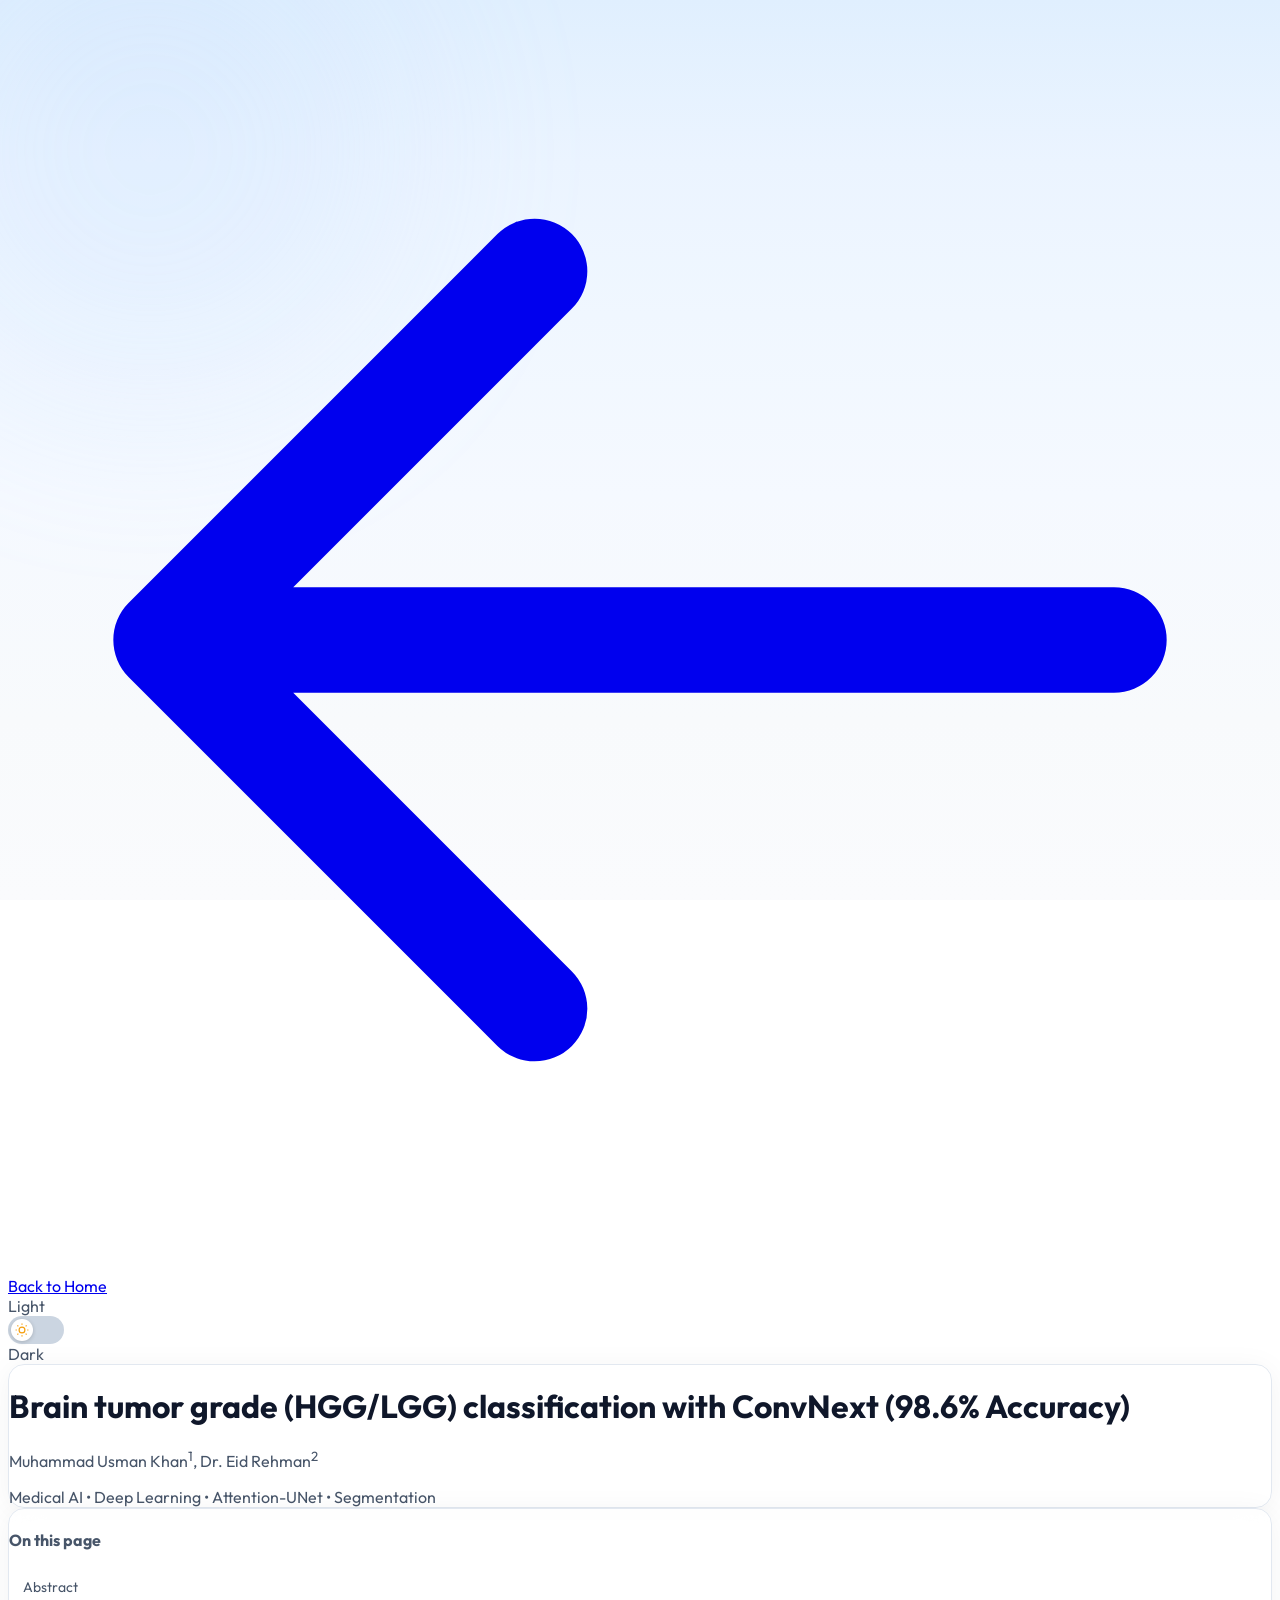
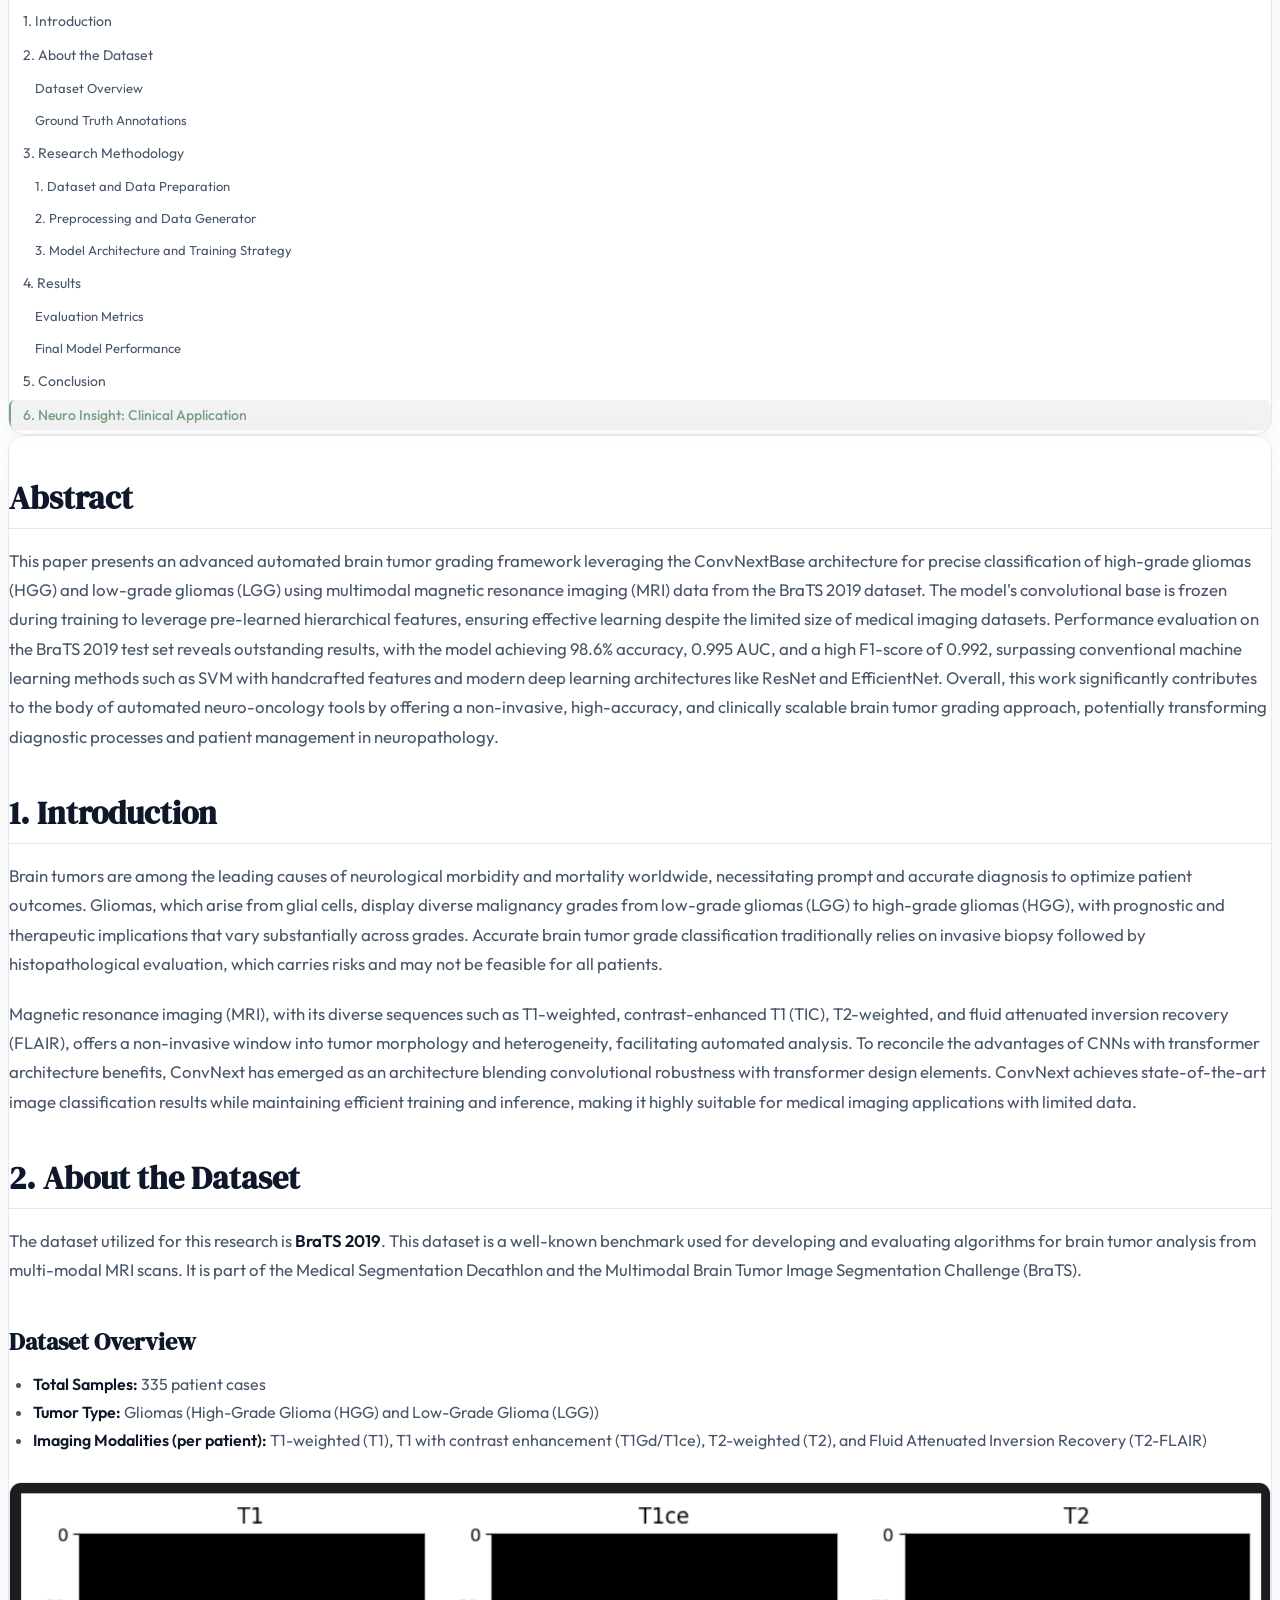
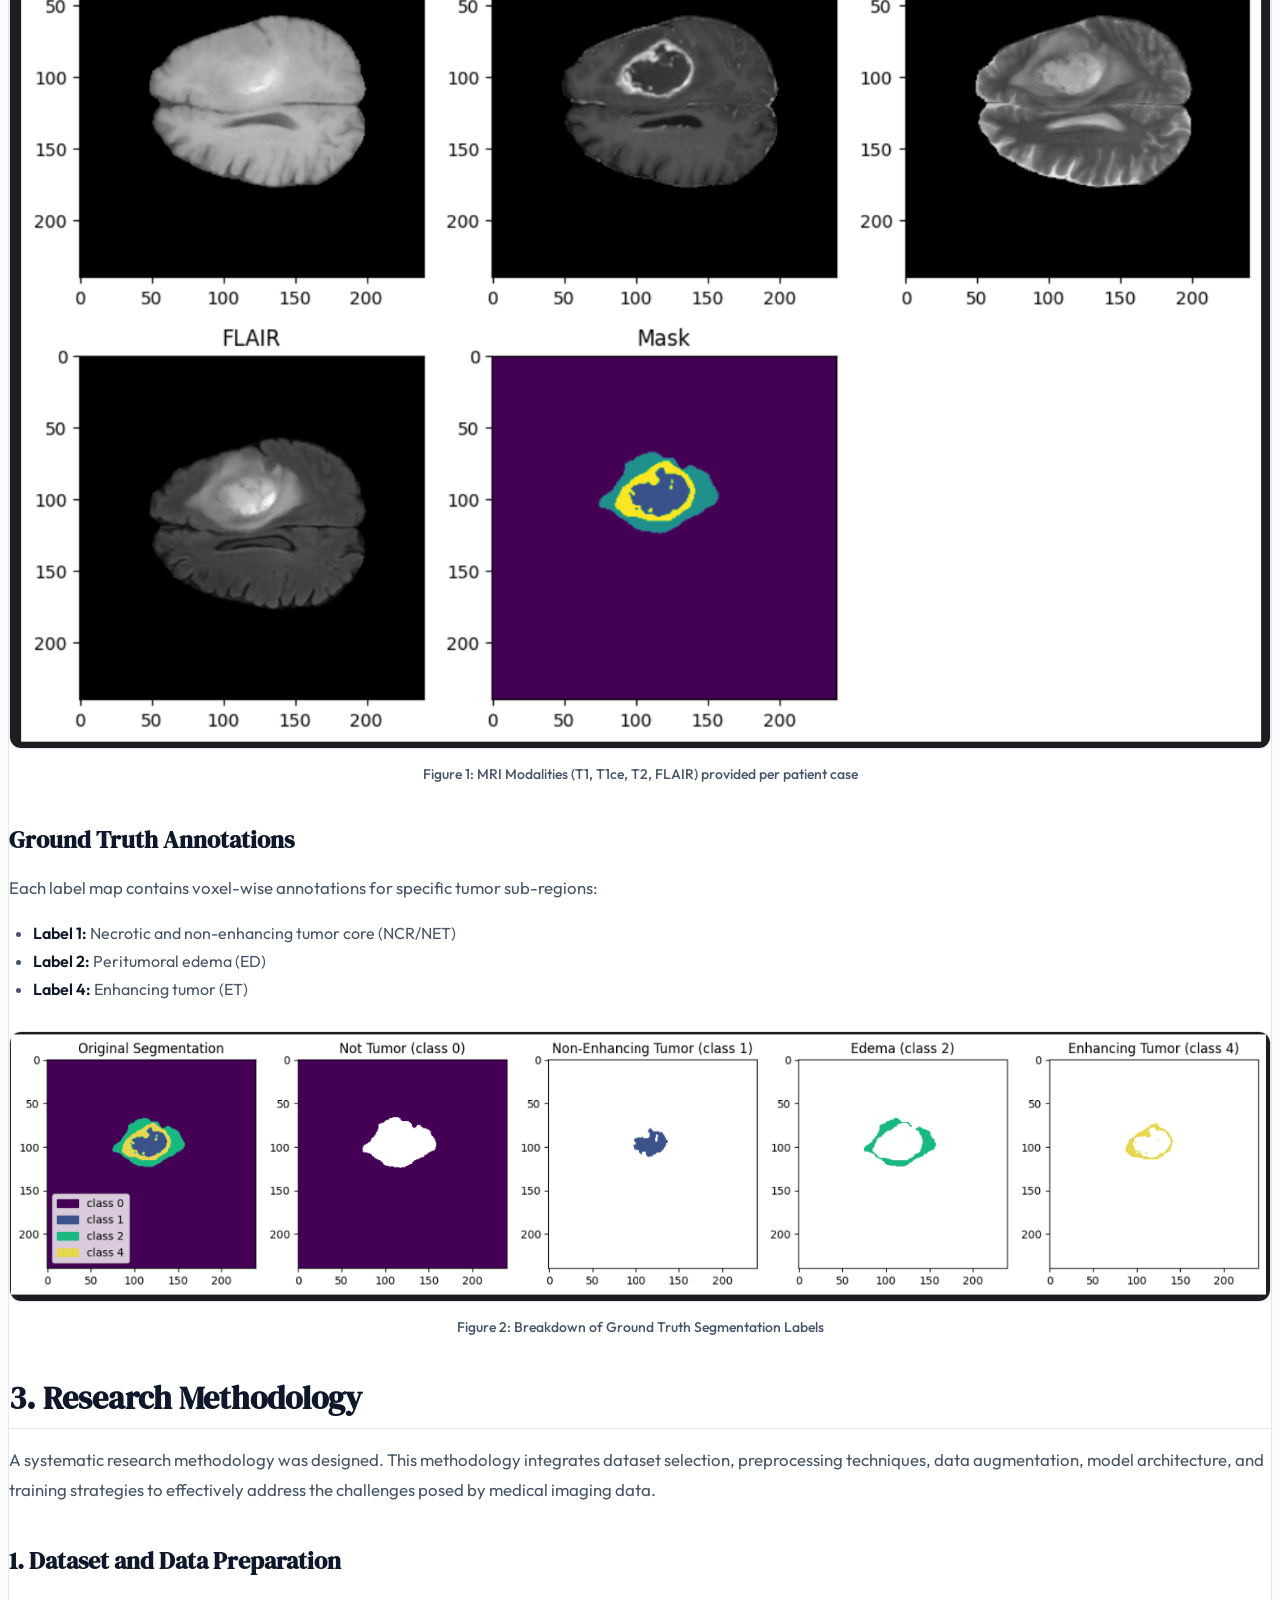
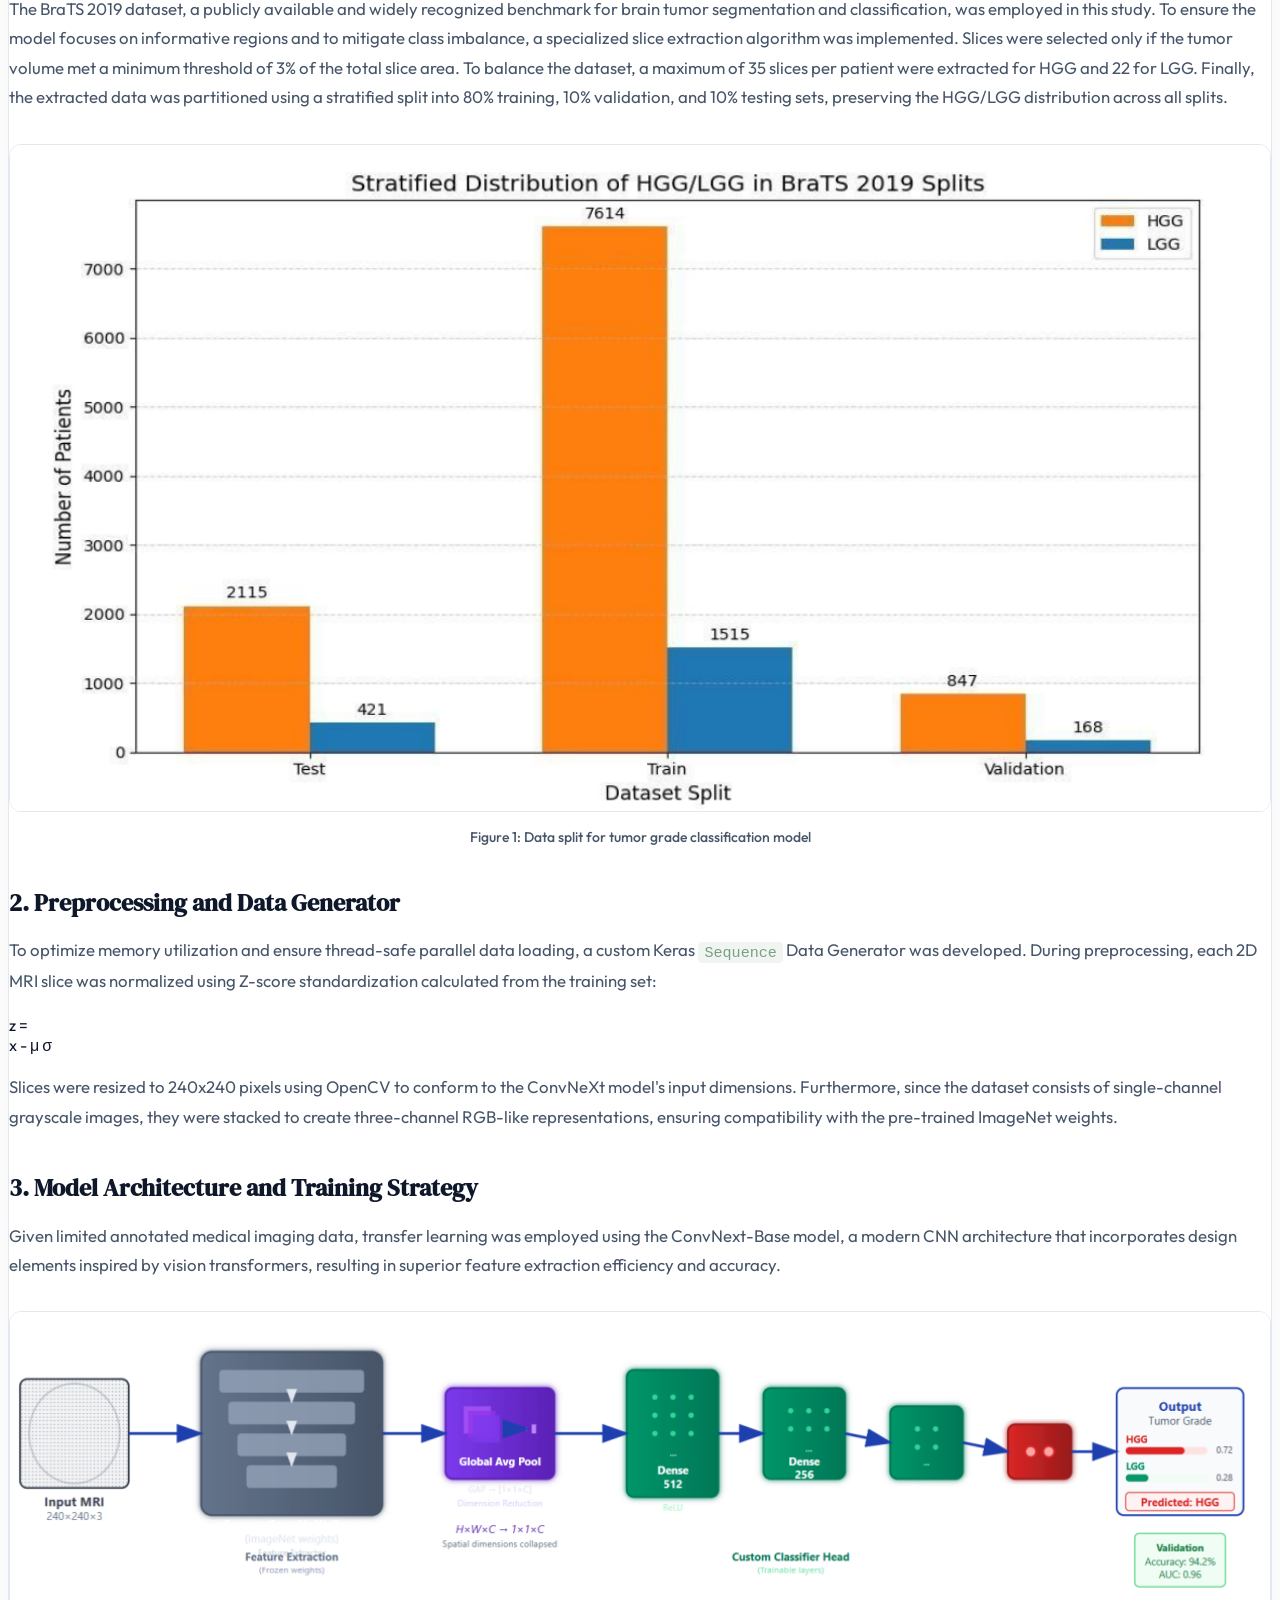
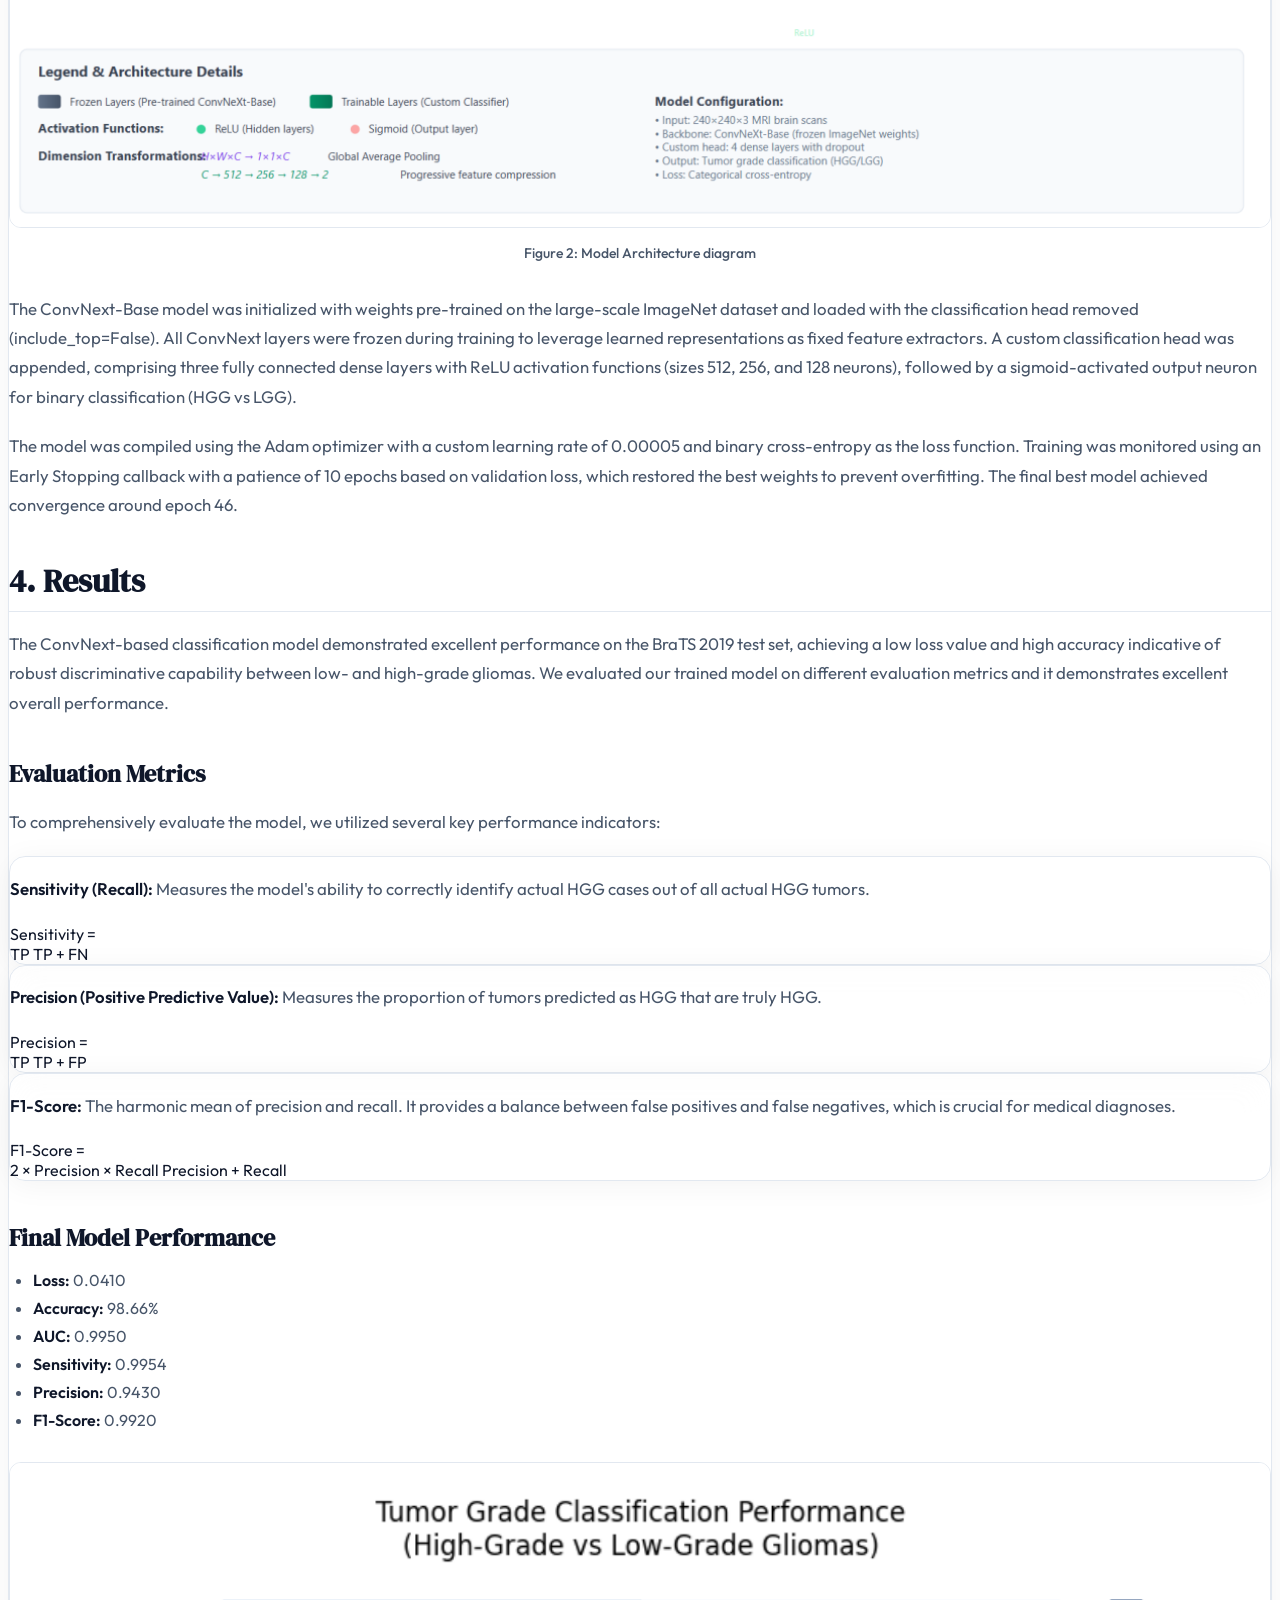
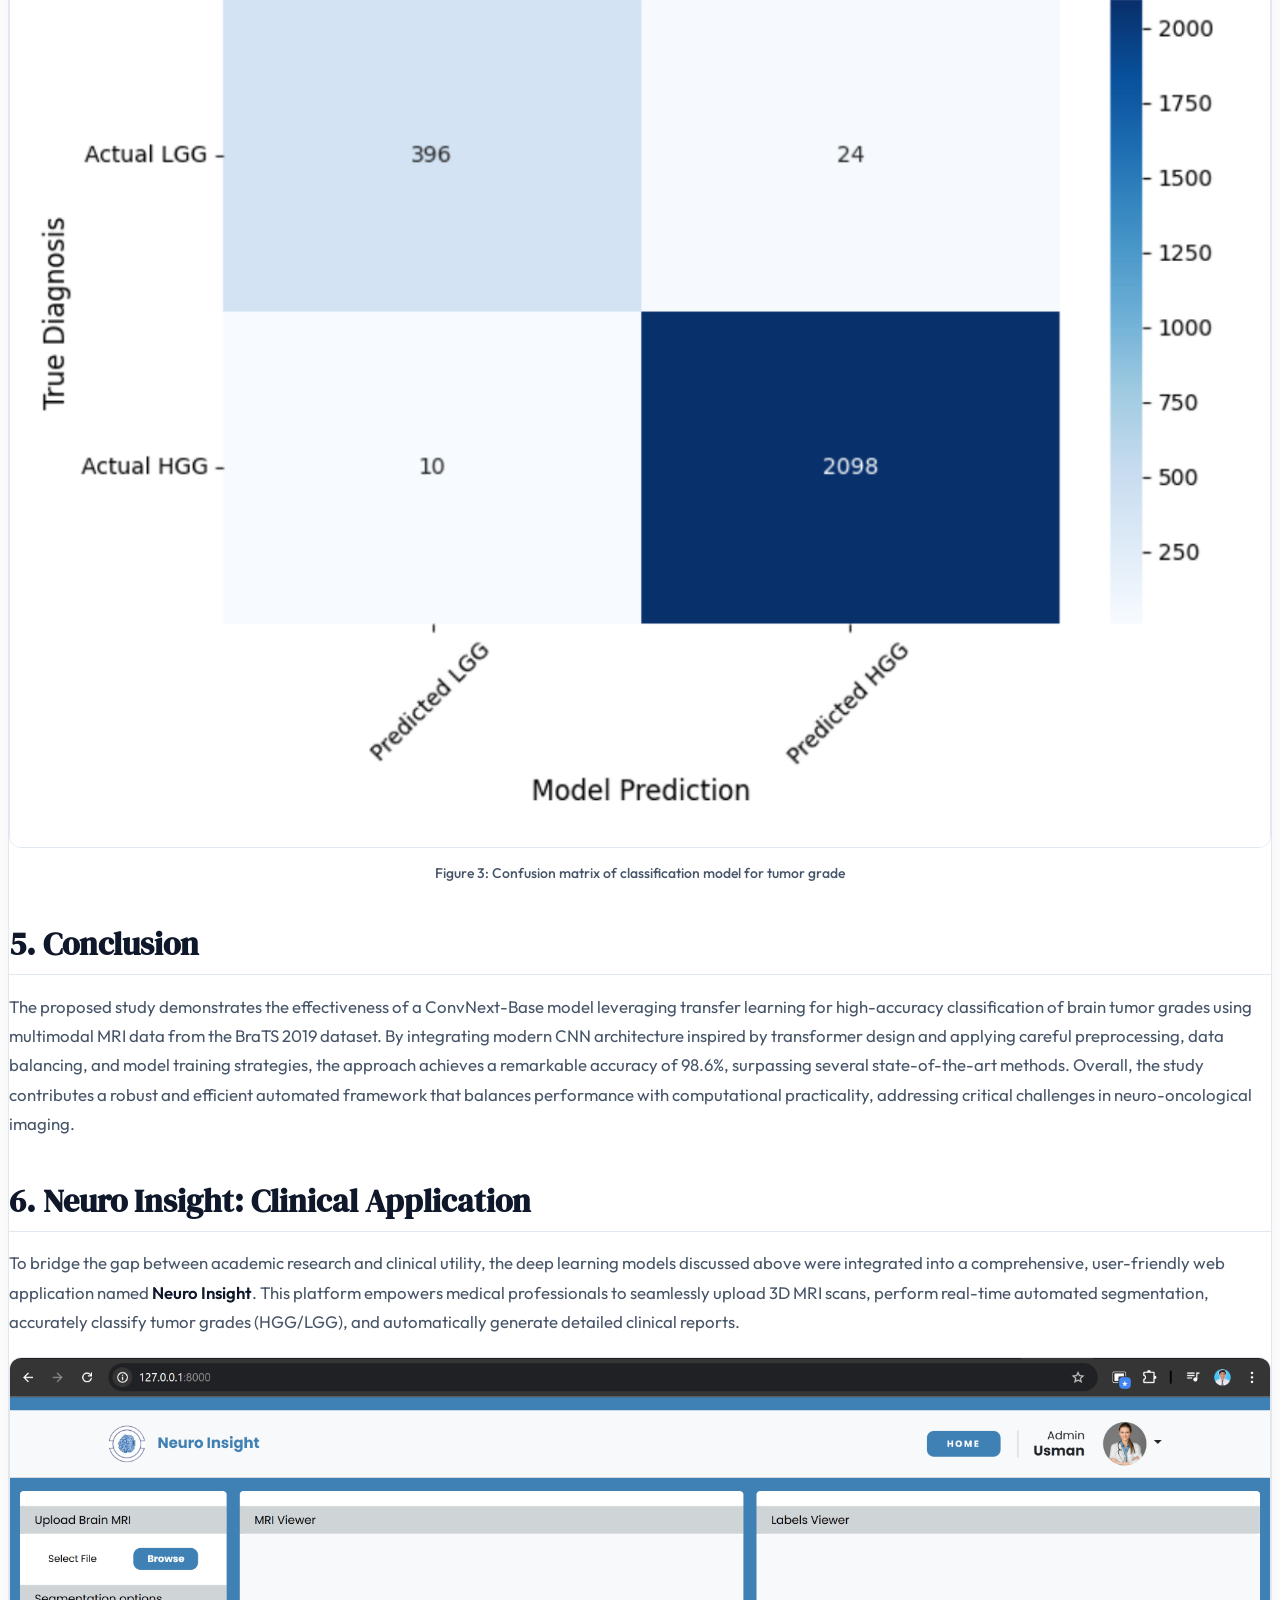
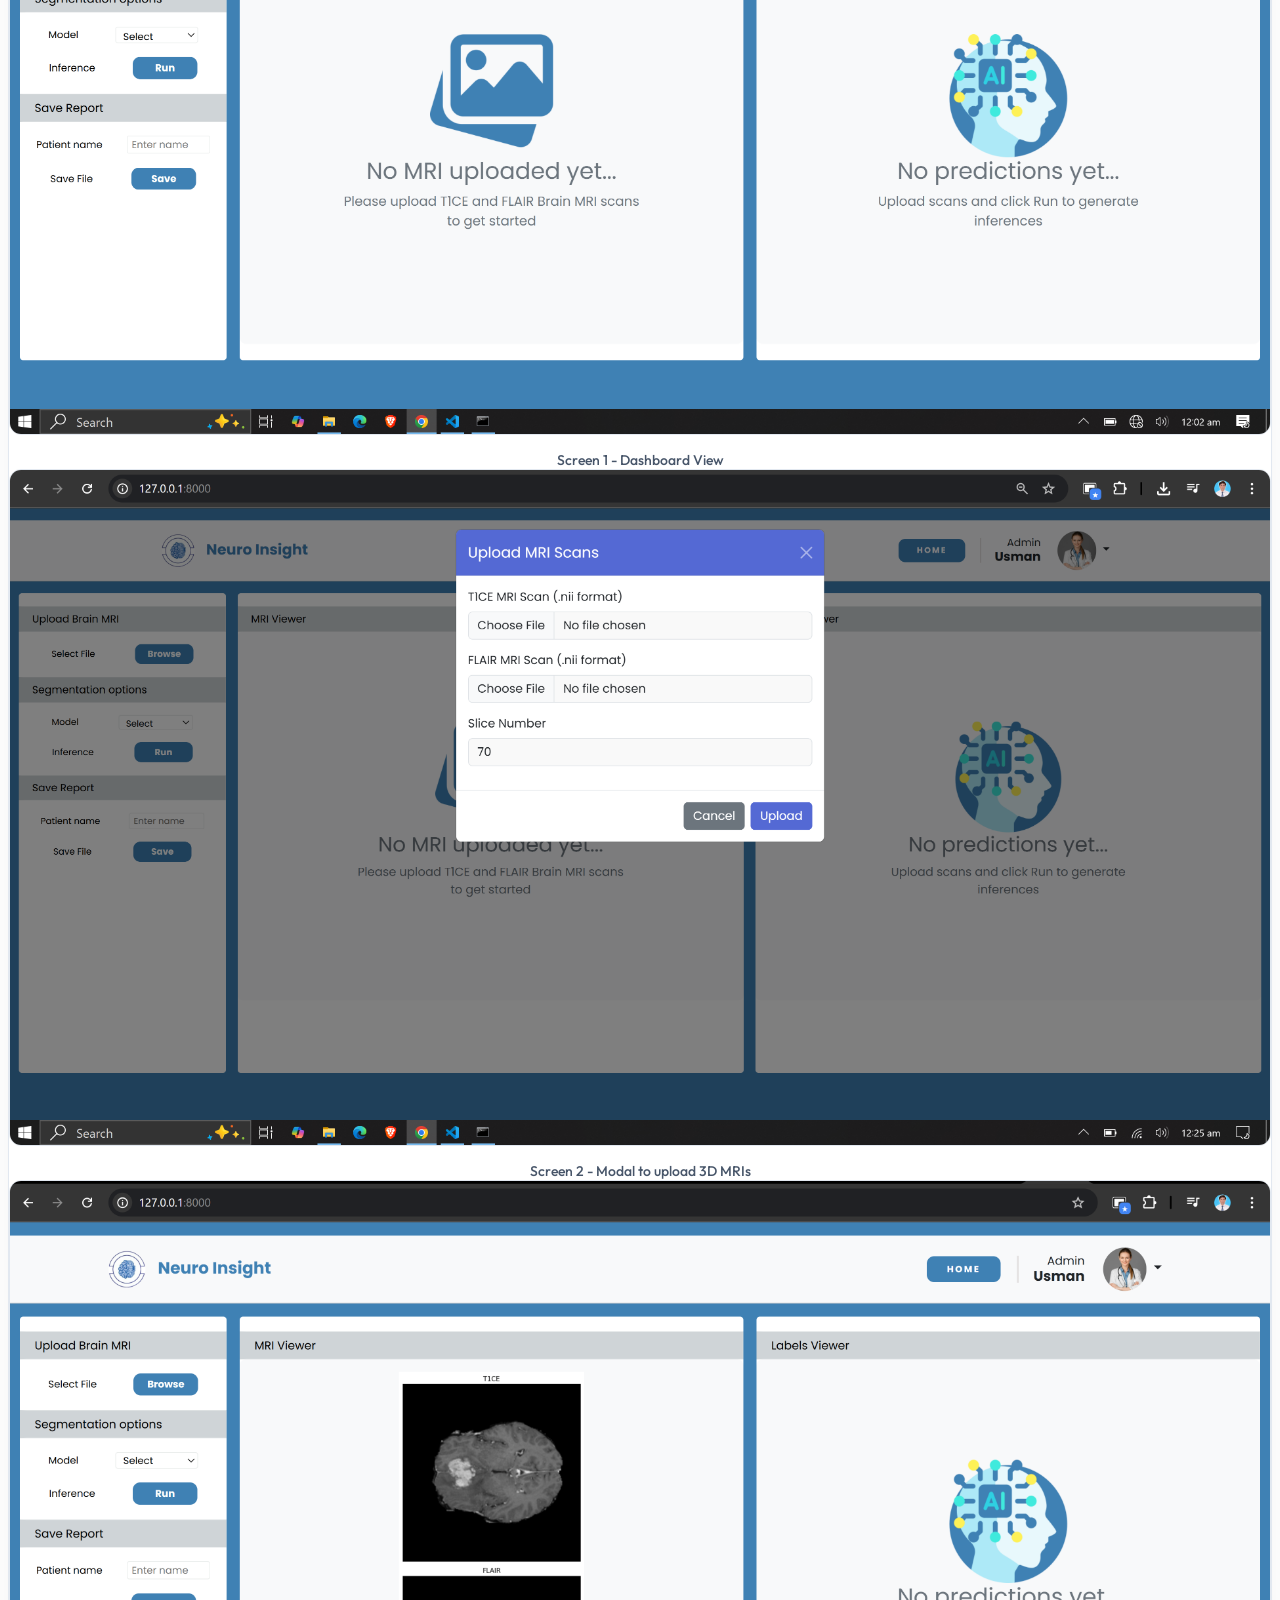
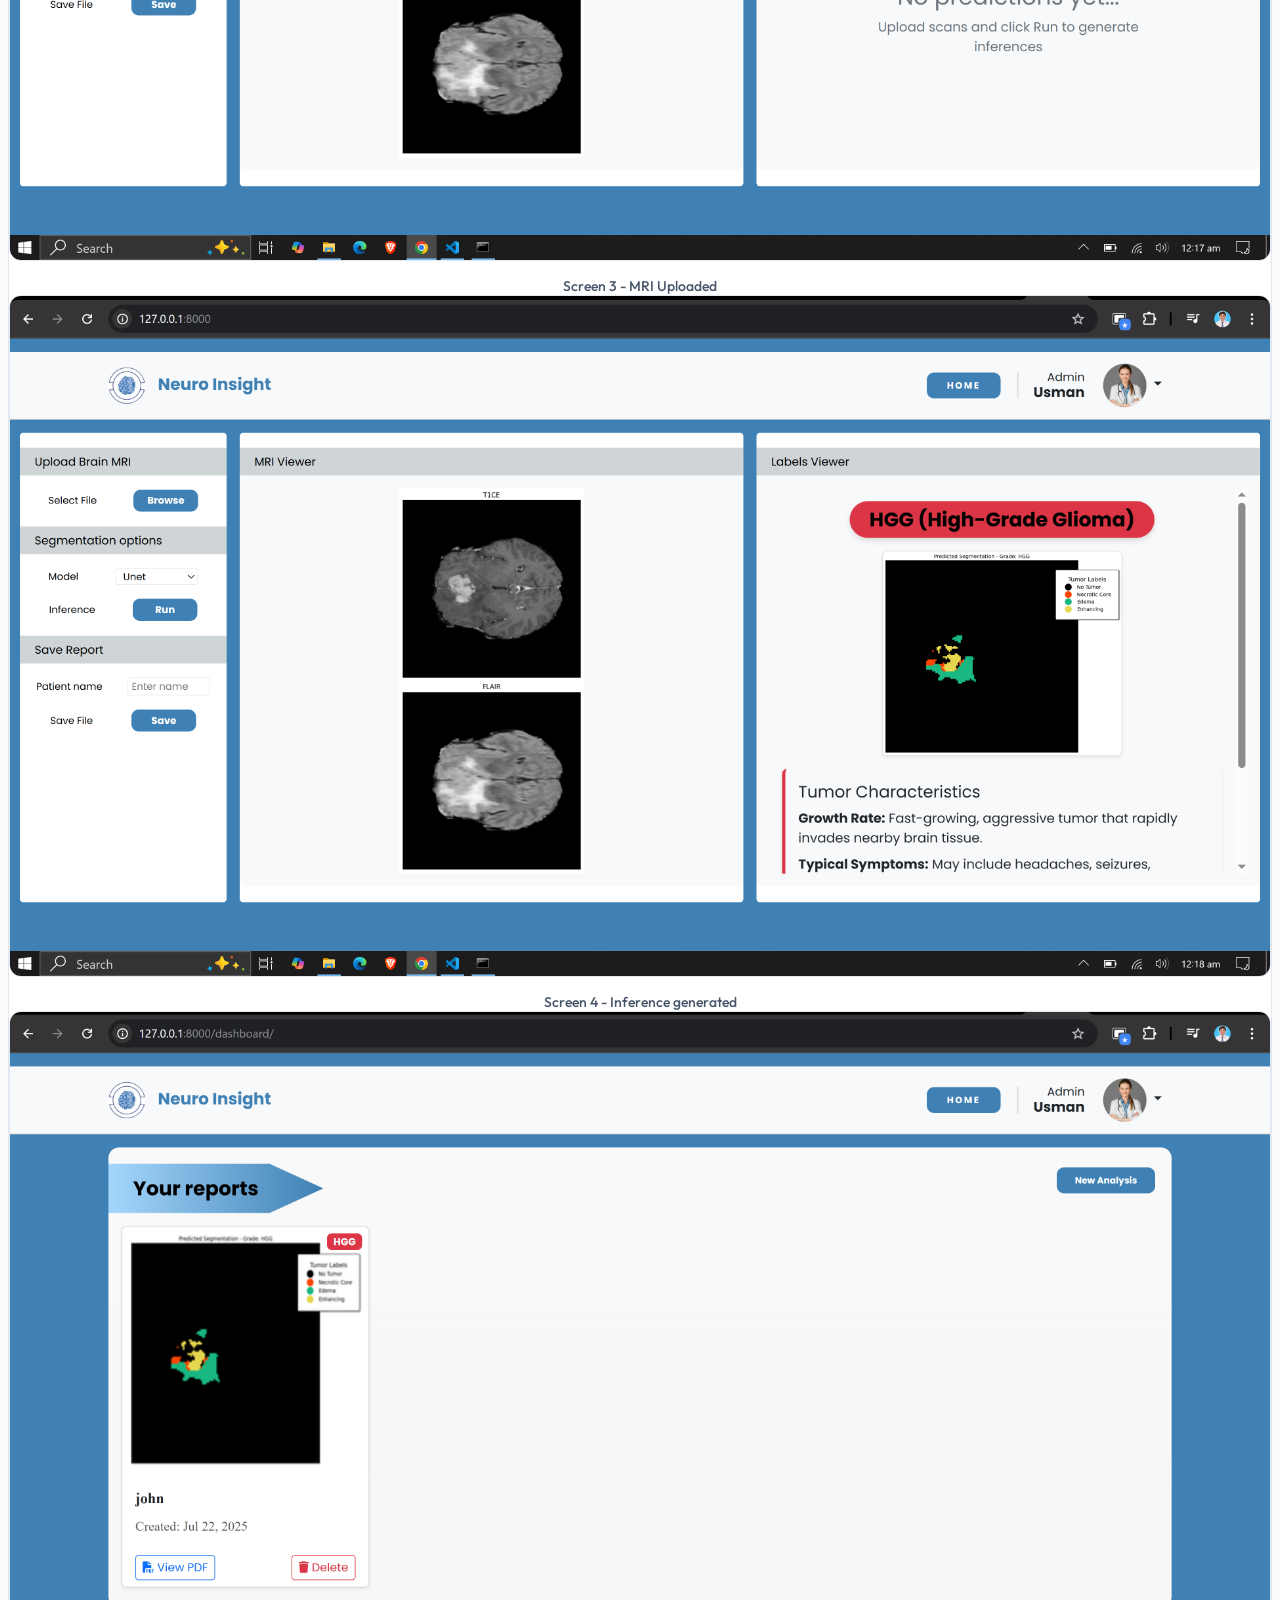
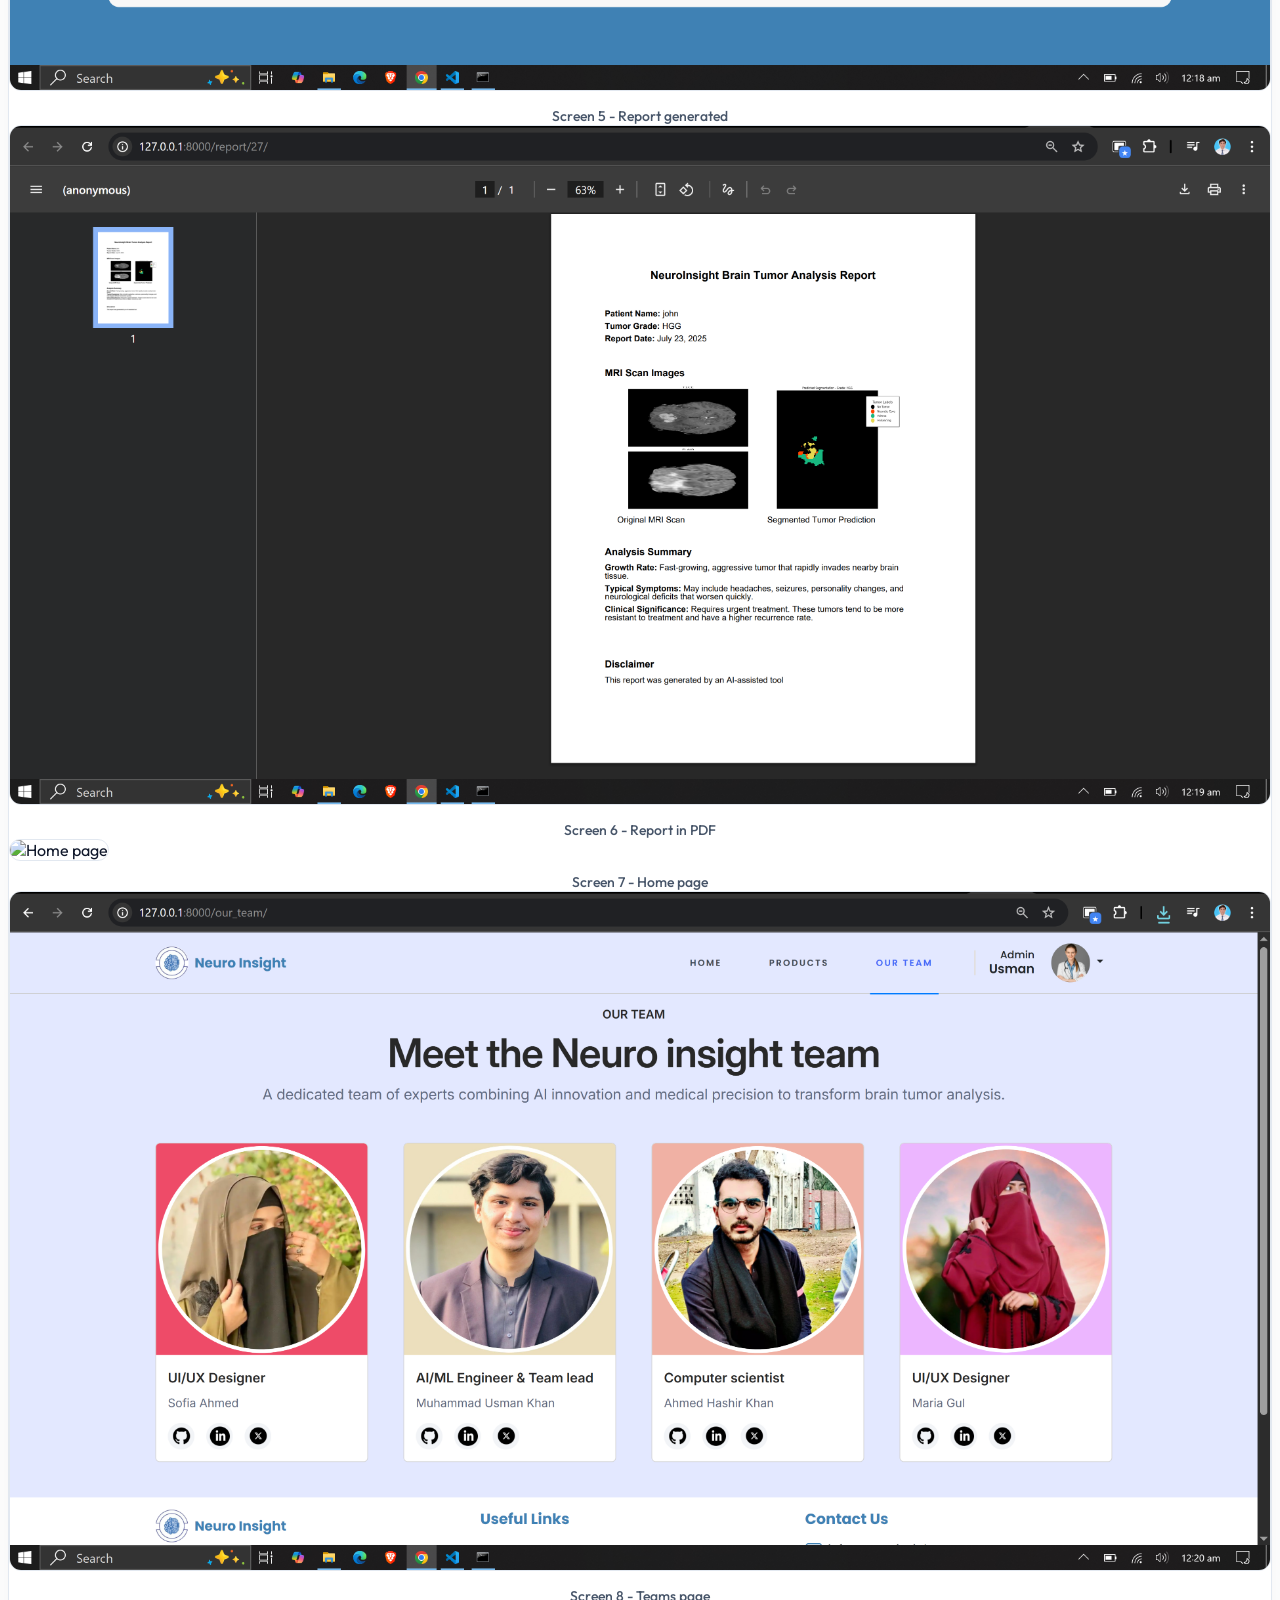
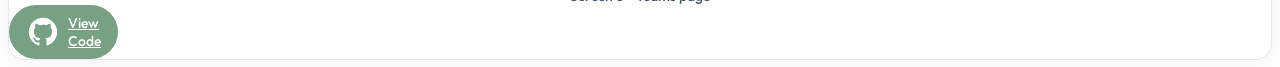
==== project-pages/1-brain-tumor-classification.html @ fcc2eb33 "Add initial CSS styles for light and dark themes, including ambient backgrounds and UI elements" ====
<!DOCTYPE html>
<html lang="en" class="scroll-smooth">

<head>
  <meta charset="UTF-8" />
  <meta name="viewport" content="width=device-width, initial-scale=1.0" />
  <title>Brain Tumor Grade Classification — Muhammad Usman Khan</title>
  <script src="https://cdn.tailwindcss.com"></script>
  <link rel="preconnect" href="https://fonts.googleapis.com" />
  <link rel="preconnect" href="https://fonts.gstatic.com" crossorigin />
  <link rel="shortcut icon" href="../images/favicon.png" type="image/x-icon">
  <link rel="stylesheet" href="../style.css">

  <link
    href="https://fonts.googleapis.com/css2?family=DM+Serif+Display&family=Outfit:wght@300;400;500;600;700&display=swap"
    rel="stylesheet" />

  <script src="https://polyfill.io/v3/polyfill.min.js?features=es6"></script>
  <script id="MathJax-script" async src="https://cdn.jsdelivr.net/npm/mathjax@3/es5/tex-mml-chtml.js"></script>

  <script>
    tailwind.config = {
      darkMode: 'class',
      theme: {
        extend: {
          fontFamily: {
            display: ['"DM Serif Display"', 'serif'],
            body: ['"Outfit"', 'sans-serif'],
          },
          colors: {
            accent: { DEFAULT: '#2563EB', dark: '#60A5FA' },
            surface: { light: '#F8FAFC', dark: '#0B0F1A' },
            card: { light: '#FFFFFF', dark: '#111827' },
          },
        },
      },
    };
  </script>
  <style>
    /* ─── BASE VARIABLES & THEME ─── */
    :root {
      --accent: #78A083;
      --accent-glow: rgba(120, 160, 131, 0.25);
      --bg: #F8FAFC;
      --card: #FFFFFF;
      --text-primary: #0F172A;
      --text-secondary: #475569;
      --border: #E2E8F0;
      --tag-bg: #78A083;
      --tag-text: white;
    }

    html.dark {
      --accent: #60A5FA;
      --bg: #0B0F1A;
      --card: rgba(17, 24, 39, 0.7);
      --text-primary: #F1F5F9;
      --text-secondary: #94A3B8;
      --border: rgba(30, 41, 59, 0.8);
      --glass-bg: rgba(11, 15, 26, 0.6);
      --toc-hover: rgba(96, 165, 250, 0.15);
    }

    body {
      font-family: 'Outfit', sans-serif;
      color: var(--text-primary);
      transition: background-color 0.5s ease, color 0.4s ease;
      background: linear-gradient(180deg, #E0EFFE 0%, #EBF4FF 18%, #F0F7FF 35%, #F5F9FF 55%, #F8FAFC 80%, #FAFBFD 100%);
      background-attachment: fixed;
    }

    html.dark body {
      background: #0B0F1A;
    }

    /* ─── AMBIENT BACKGROUNDS ─── */
    .star-canvas {
      position: fixed;
      inset: 0;
      pointer-events: none;
      z-index: -1;
      opacity: 0;
      transition: opacity 1s ease;
    }

    html.dark .star-canvas {
      opacity: 1;
    }

    .star {
      position: absolute;
      border-radius: 50%;
      animation: twinkle infinite ease-in-out;
    }

    .star.white {
      background-color: #ffffff;
      box-shadow: 0 0 3px rgba(255, 255, 255, 0.8);
    }

    .star.blue {
      background-color: #93C5FD;
      box-shadow: 0 0 3px rgba(147, 197, 253, 0.8);
    }

    @keyframes twinkle {

      0%,
      100% {
        opacity: 0.1;
        transform: scale(0.8);
      }

      50% {
        opacity: 1;
        transform: scale(1.2);
      }
    }

    .glow-blob {
      position: fixed;
      border-radius: 50%;
      filter: blur(100px);
      pointer-events: none;
      z-index: -1;
      transition: opacity 0.8s ease;
    }

    .glow-blob.light-only {
      opacity: 0.2;
    }

    html.dark .glow-blob.light-only {
      opacity: 0;
    }

    .glow-blob.dark-only {
      opacity: 0;
    }

    html.dark .glow-blob.dark-only {
      opacity: 0.15;
    }

    /* ─── GLASS UI ELEMENTS ─── */
    .glass-panel {
      background: var(--glass-bg, rgba(255, 255, 255, 0.7));
      backdrop-filter: blur(16px);
      -webkit-backdrop-filter: blur(16px);
      border: 1px solid var(--border);
      border-radius: 16px;
      box-shadow: 0 4px 30px rgba(0, 0, 0, 0.05);
      transition: background 0.4s ease, border-color 0.4s ease;
    }

    html.dark .glass-panel {
      background: var(--glass-bg);
    }

    .glass-btn {
      display: inline-flex;
      align-items: center;
      gap: 8px;
      padding: 8px 16px;
      border-radius: 999px;
      border: 1px solid var(--border);
      background: var(--glass-bg, rgba(255, 255, 255, 0.5));
      backdrop-filter: blur(8px);
      color: var(--text-secondary);
      font-size: 0.875rem;
      font-weight: 500;
      transition: all 0.2s ease;
    }

    html.dark .glass-btn {
      background: var(--glass-bg);
    }

    .glass-btn:hover {
      border-color: var(--accent);
      color: var(--accent);
    }

    /* ─── TABLE OF CONTENTS (TOC) SIDEBAR ─── */
    .toc-container {
      position: sticky;
      top: 100px;
      max-height: calc(100vh - 120px);
      overflow-y: auto;
    }

    .toc-container::-webkit-scrollbar {
      width: 4px;
    }

    .toc-container::-webkit-scrollbar-thumb {
      background: var(--border);
      border-radius: 4px;
    }

    .toc-link {
      display: block;
      padding: 6px 12px;
      border-radius: 6px;
      color: var(--text-secondary);
      font-size: 0.875rem;
      text-decoration: none;
      transition: all 0.2s ease;
      border-left: 2px solid transparent;
      margin-bottom: 4px;
    }

    .toc-link:hover {
      background: var(--toc-hover, rgba(0, 0, 0, 0.05));
      color: var(--text-primary);
    }

    html.dark .toc-link:hover {
      background: var(--toc-hover);
    }

    .toc-link.active {
      background: var(--toc-hover, rgba(0, 0, 0, 0.05));
      color: var(--accent);
      border-left-color: var(--accent);
      font-weight: 500;
    }

    html.dark .toc-link.active {
      background: var(--toc-hover);
    }

    .toc-link.is-h3 {
      padding-left: 24px;
      font-size: 0.8125rem;
    }

    /* ─── PROJECT CONTENT TYPOGRAPHY ─── */
    .project-prose h2,
    .project-prose h3 {
      font-family: 'DM Serif Display', serif;
      color: var(--text-primary);
      scroll-margin-top: 100px;
      margin-top: 2.5rem;
      margin-bottom: 1rem;
    }

    .project-prose h2 {
      font-size: 2rem;
      border-bottom: 1px solid var(--border);
      padding-bottom: 0.5rem;
    }

    .project-prose h3 {
      font-size: 1.5rem;
    }

    .project-prose p {
      color: var(--text-secondary);
      line-height: 1.75;
      margin-bottom: 1.25rem;
      font-size: 1.05rem;
    }

    .project-prose ul,
    .project-prose ol {
      padding-left: 1.5rem;
      margin-bottom: 1.5rem;
      color: var(--text-secondary);
    }

    .project-prose ul {
      list-style-type: disc;
    }

    .project-prose ol {
      list-style-type: decimal;
    }

    .project-prose li {
      margin-bottom: 0.5rem;
    }

    .project-prose figure {
      margin: 2rem 0;
    }

    .project-prose img {
      border-radius: 12px;
      border: 1px solid var(--border);
      width: 100%;
      background: var(--card);
    }

    .project-prose figcaption {
      text-align: center;
      font-size: 0.875rem;
      color: var(--text-secondary);
      margin-top: 0.75rem;
      font-weight: 500;
    }

    .project-prose strong {
      color: var(--text-primary);
      font-weight: 600;
    }

    .project-prose code {
      background: rgba(120, 160, 131, 0.1);
      color: var(--accent);
      padding: 0.1rem 0.4rem;
      border-radius: 4px;
      font-size: 0.9em;
    }

    /* ─── THEME TOGGLE ─── */
    .toggle-pill {
      width: 56px;
      height: 28px;
      border-radius: 14px;
      background: #CBD5E1;
      position: relative;
      cursor: pointer;
      transition: background 0.35s ease;
      flex-shrink: 0;
    }

    html.dark .toggle-pill {
      background: #334155;
    }

    .toggle-pill .knob {
      width: 22px;
      height: 22px;
      border-radius: 50%;
      background: #FFFFFF;
      position: absolute;
      top: 3px;
      left: 3px;
      transition: transform 0.35s cubic-bezier(0.4, 0, 0.2, 1), background 0.35s ease;
      display: flex;
      align-items: center;
      justify-content: center;
      box-shadow: 0 1px 4px rgba(0, 0, 0, 0.18);
    }

    html.dark .toggle-pill .knob {
      transform: translateX(28px);
      background: #1E293B;
    }

    .knob svg {
      width: 14px;
      height: 14px;
    }

    .knob .icon-sun {
      display: block;
    }

    .knob .icon-moon {
      display: none;
    }

    html.dark .knob .icon-sun {
      display: none;
    }

    html.dark .knob .icon-moon {
      display: block;
    }

    table {
      width: 100%;
      border-collapse: collapse;
      margin-bottom: 1.5rem;
    }

    th,
    td {
      border: 1px solid var(--border);
      padding: 0.75rem 1rem;
      text-align: left;
      color: var(--text-secondary);
    }

    th {
      background: rgba(0, 0, 0, 0.02);
      color: var(--text-primary);
      font-weight: 600;
    }

    html.dark th {
      background: rgba(255, 255, 255, 0.02);
    }
  </style>
</head>

<body class="overflow-hidden">

  <div id="page-loader" class="fixed inset-0 z-[100] flex flex-col items-center justify-center bg-[#F8FAFC] dark:bg-[#0B0F1A] transition-opacity duration-700 ease-in-out">
    <div class="relative w-16 h-16 mb-4">
      <div class="absolute inset-0 rounded-full border-4 border-slate-200 dark:border-slate-800"></div>
      <div class="absolute inset-0 rounded-full border-4 border-blue-600 dark:border-blue-400 border-t-transparent animate-spin"></div>
    </div>
    <p class="text-sm font-medium text-slate-500 dark:text-slate-400 tracking-widest uppercase animate-pulse">
      Loading Project...
    </p>
  </div>
  <header
    class="sticky top-0 z-50 w-full backdrop-blur-md bg-white/70 dark:bg-slate-900/80 border-b border-slate-200 dark:border-slate-800 transition-colors duration-300">
    <div class="max-w-6xl mx-auto px-5 lg:px-8 h-16 flex items-center justify-between">
      <a href="../index.html"
        class="flex items-center gap-2 text-sm font-semibold text-slate-700 dark:text-slate-200 hover:text-blue-600 dark:hover:text-blue-400 transition-colors">
        <svg fill="none" stroke="currentColor" stroke-width="2" viewBox="0 0 24 24" class="w-4 h-4">
          <path stroke-linecap="round" stroke-linejoin="round" d="M10 19l-7-7m0 0l7-7m-7 7h18" />
        </svg>
        Back to Home
      </a>

      <div class="flex items-center gap-3">
        <span class="text-xs font-medium uppercase tracking-widest hidden sm:inline-block"
          style="color:var(--text-secondary);">Light</span>
        <div class="toggle-pill" role="switch" aria-checked="false" aria-label="Toggle dark mode" tabindex="0">
          <div class="knob">
            <svg class="icon-sun" fill="none" stroke="#F59E0B" stroke-width="2" viewBox="0 0 24 24">
              <circle cx="12" cy="12" r="5" />
              <path
                d="M12 1v2M12 21v2M4.22 4.22l1.42 1.42M18.36 18.36l1.42 1.42M1 12h2M21 12h2M4.22 19.78l1.42-1.42M18.36 5.64l1.42-1.42" />
            </svg>
            <svg class="icon-moon" fill="none" stroke="#93C5FD" stroke-width="2" viewBox="0 0 24 24">
              <path d="M21 12.79A9 9 0 1111.21 3a7 7 0 009.79 9.79z" />
            </svg>
          </div>
        </div>
        <span class="text-xs font-medium uppercase tracking-widest hidden sm:inline-block"
          style="color:var(--text-secondary);">Dark</span>
      </div>
    </div>
  </header>

  <div id="starCanvas" class="star-canvas"></div>
  <div class="glow-blob light-only" style="width:500px;height:500px;top:-100px;left:-100px;background:#BFDBFE;"></div>
  <div class="glow-blob dark-only" style="width:500px;height:500px;top:-120px;left:-80px;background:#1E3A8A;"></div>

  <div class="max-w-6xl mx-auto px-5 lg:px-8 pt-12 pb-8 z-10 relative">
    <div class="glass-panel p-8 md:p-12 text-center relative overflow-hidden">
      <div class="absolute inset-0 bg-gradient-to-b from-blue-500/5 to-transparent pointer-events-none"></div>

      <h1 class="font-display text-3xl md:text-5xl lg:text-6xl mb-4" style="color:var(--text-primary);">
        Brain tumor grade (HGG/LGG) classification with ConvNext (98.6% Accuracy)
      </h1>

      <p class="text-lg font-medium mb-6" style="color:var(--text-secondary);">
        Muhammad Usman Khan<sup>1</sup>, Dr. Eid Rehman<sup>2</sup>
      </p>

      <div class="flex items-center justify-center gap-4 text-sm font-medium" style="color:var(--text-secondary);">
        <span>Medical AI</span>
        <span>•</span>
        <span>Deep Learning</span>
        <span>•</span>
        <span>Attention-UNet</span>
        <span>•</span>
        <span>Segmentation</span>
      </div>
    </div>
  </div>

  <div class="max-w-6xl mx-auto px-5 lg:px-8 pb-24 z-10 relative flex flex-col lg:flex-row gap-10">

    <aside class="w-full lg:w-72 shrink-0 order-2 lg:order-1 hidden md:block">
      <div class="glass-panel p-6 toc-container">
        <h4 class="text-xs font-bold uppercase tracking-[0.15em] mb-4" style="color:var(--text-secondary);">On
          this page</h4>
        <nav id="toc-nav" class="flex flex-col"></nav>
      </div>
    </aside>

    <main id="content-area" class="flex-1 order-1 lg:order-2 project-prose glass-panel p-8 md:p-12">

      <h2>Abstract</h2>
      <p>This paper presents an advanced automated brain tumor grading framework leveraging the ConvNextBase
        architecture for precise classification of high-grade gliomas (HGG) and low-grade gliomas (LGG) using multimodal
        magnetic resonance imaging (MRI) data from the BraTS 2019 dataset. The model's convolutional base is frozen
        during training to leverage pre-learned hierarchical features, ensuring effective learning despite the limited
        size of medical imaging datasets. Performance evaluation on the BraTS 2019 test set reveals outstanding results,
        with the model achieving 98.6% accuracy, 0.995 AUC, and a high F1-score of 0.992, surpassing conventional
        machine learning methods such as SVM with handcrafted features and modern deep learning architectures like
        ResNet and EfficientNet. Overall, this work significantly contributes to the body of automated neuro-oncology
        tools by offering a non-invasive, high-accuracy, and clinically scalable brain tumor grading approach,
        potentially transforming diagnostic processes and patient management in neuropathology.</p>

      <h2>1. Introduction</h2>
      <p>Brain tumors are among the leading causes of neurological morbidity and mortality worldwide, necessitating
        prompt and accurate diagnosis to optimize patient outcomes. Gliomas, which arise from glial cells, display
        diverse malignancy grades from low-grade gliomas (LGG) to high-grade gliomas (HGG), with prognostic and
        therapeutic implications that vary substantially across grades. Accurate brain tumor grade classification
        traditionally relies on invasive biopsy followed by histopathological evaluation, which carries risks and may
        not be feasible for all patients.</p>

      <p>Magnetic resonance imaging (MRI), with its diverse sequences such as T1-weighted, contrast-enhanced T1 (TIC),
        T2-weighted, and fluid attenuated inversion recovery (FLAIR), offers a non-invasive window into tumor morphology
        and heterogeneity, facilitating automated analysis. To reconcile the advantages of CNNs with transformer
        architecture benefits, ConvNext has emerged as an architecture blending convolutional robustness with
        transformer design elements. ConvNext achieves state-of-the-art image classification results while maintaining
        efficient training and inference, making it highly suitable for medical imaging applications with limited data.
      </p>
      <h2>2. About the Dataset</h2>
      <p>The dataset utilized for this research is <strong>BraTS 2019</strong>. This dataset is a well-known benchmark
        used for developing and evaluating algorithms for brain tumor analysis from multi-modal MRI scans. It is part of
        the Medical Segmentation Decathlon and the Multimodal Brain Tumor Image Segmentation Challenge (BraTS).</p>


      <h3>Dataset Overview</h3>
      <ul>
        <li><strong>Total Samples:</strong> 335 patient cases</li>
        <li><strong>Tumor Type:</strong> Gliomas (High-Grade Glioma (HGG) and Low-Grade Glioma (LGG))</li>
        <li><strong>Imaging Modalities (per patient):</strong> T1-weighted (T1), T1 with contrast enhancement
          (T1Gd/T1ce), T2-weighted (T2), and Fluid Attenuated Inversion Recovery (T2-FLAIR)</li>
      </ul>

      <figure>
        <img src="../images/explore.png"
          alt="Four individual brain MRI scans showing T1, T1ce, T2, and FLAIR modalities alongside a combined colored Mask">
        <figcaption>Figure 1: MRI Modalities (T1, T1ce, T2, FLAIR) provided per patient case</figcaption>
      </figure>

      <h3>Ground Truth Annotations</h3>
      <p>Each label map contains voxel-wise annotations for specific tumor sub-regions:</p>
      <ul>
        <li><strong>Label 1:</strong> Necrotic and non-enhancing tumor core (NCR/NET)</li>
        <li><strong>Label 2:</strong> Peritumoral edema (ED)</li>
        <li><strong>Label 4:</strong> Enhancing tumor (ET)</li>
      </ul>

      <figure>
        <img src="../images/faefaf.png"
          alt="A sequence of masks breaking down the tumor into individual classes: Original Segmentation, Not Tumor, Non-Enhancing Tumor, Edema, and Enhancing Tumor">
        <figcaption>Figure 2: Breakdown of Ground Truth Segmentation Labels</figcaption>
      </figure>

      <h2>3. Research Methodology</h2>
      <p>A systematic research methodology was designed. This methodology integrates dataset selection, preprocessing
        techniques, data augmentation, model architecture, and training strategies to effectively address the challenges
        posed by medical imaging data.</p>

      <h3>1. Dataset and Data Preparation</h3>
      <p>The BraTS 2019 dataset, a publicly available and widely recognized benchmark for brain tumor segmentation and
        classification, was employed in this study. To ensure the model focuses on informative regions and to mitigate
        class imbalance, a specialized slice extraction algorithm was implemented. Slices were selected only if the
        tumor volume met a minimum threshold of 3% of the total slice area. To balance the dataset, a maximum of 35
        slices per patient were extracted for HGG and 22 for LGG. Finally, the extracted data was partitioned using a
        stratified split into 80% training, 10% validation, and 10% testing sets, preserving the HGG/LGG distribution
        across all splits.</p>

      <figure>
        <img src="../images/data-split.png"
          alt="Bar chart showing Stratified Distribution of HGG/LGG in BraTS 2019 Splits">
        <figcaption>Figure 1: Data split for tumor grade classification model</figcaption>
      </figure>

      <h3>2. Preprocessing and Data Generator</h3>
      <p>To optimize memory utilization and ensure thread-safe parallel data loading, a custom Keras
        <code>Sequence</code> Data Generator was developed. During preprocessing, each 2D MRI slice was normalized using
        Z-score standardization calculated from the training set:
      </p>

      <div class="flex items-center justify-center my-6 font-serif text-xl" style="color:var(--text-primary);">
        <span>z = </span>
        <div class="flex flex-col items-center mx-3">
          <span class="border-b-2 border-slate-400 dark:border-slate-500 px-3">x - &mu;</span>
          <span>&sigma;</span>
        </div>
      </div>

      <p>Slices were resized to 240x240 pixels using OpenCV to conform to the ConvNeXt model's input dimensions.
        Furthermore, since the dataset consists of single-channel grayscale images, they were stacked to create
        three-channel RGB-like representations, ensuring compatibility with the pre-trained ImageNet weights.</p>

      <h3>3. Model Architecture and Training Strategy</h3>
      <p>Given limited annotated medical imaging data, transfer learning was employed using the ConvNext-Base model, a
        modern CNN architecture that incorporates design elements inspired by vision transformers, resulting in superior
        feature extraction efficiency and accuracy.</p>

      <figure>
        <img src="../images/classification.png"
          alt="ConvNext-Base Model Architecture diagram showing layers from Input MRI to Output Tumor Grade">
        <figcaption>Figure 2: Model Architecture diagram</figcaption>
      </figure>

      <p>The ConvNext-Base model was initialized with weights pre-trained on the large-scale ImageNet dataset and loaded
        with the classification head removed (include_top=False). All ConvNext layers were frozen during training to
        leverage learned representations as fixed feature extractors. A custom classification head was appended,
        comprising three fully connected dense layers with ReLU activation functions (sizes 512, 256, and 128 neurons),
        followed by a sigmoid-activated output neuron for binary classification (HGG vs LGG).</p>

      <p>The model was compiled using the Adam optimizer with a custom learning rate of 0.00005 and binary cross-entropy
        as the loss function. Training was monitored using an Early Stopping callback with a patience of 10 epochs based
        on validation loss, which restored the best weights to prevent overfitting. The final best model achieved
        convergence around epoch 46.</p>

      <h2>4. Results</h2>
      <p>The ConvNext-based classification model demonstrated excellent performance on the BraTS 2019 test set,
        achieving a low loss value and high accuracy indicative of robust discriminative capability between low- and
        high-grade gliomas. We evaluated our trained model on different evaluation metrics and it demonstrates excellent
        overall performance.</p>

      <h3>Evaluation Metrics</h3>
      <p>To comprehensively evaluate the model, we utilized several key performance indicators:</p>

      <div class="space-y-6 my-6">
        <div class="glass-panel p-6">
          <p><strong>Sensitivity (Recall):</strong> Measures the model's ability to correctly identify actual HGG cases
            out of all actual HGG tumors.</p>
          <div class="flex items-center justify-center mt-4 font-serif text-xl" style="color:var(--text-primary);">
            <span>Sensitivity = </span>
            <div class="flex flex-col items-center mx-3">
              <span class="border-b-2 border-slate-400 dark:border-slate-500 px-4">TP</span>
              <span>TP + FN</span>
            </div>
          </div>
        </div>

        <div class="glass-panel p-6">
          <p><strong>Precision (Positive Predictive Value):</strong> Measures the proportion of tumors predicted as HGG
            that are truly HGG.</p>
          <div class="flex items-center justify-center mt-4 font-serif text-xl" style="color:var(--text-primary);">
            <span>Precision = </span>
            <div class="flex flex-col items-center mx-3">
              <span class="border-b-2 border-slate-400 dark:border-slate-500 px-4">TP</span>
              <span>TP + FP</span>
            </div>
          </div>
        </div>

        <div class="glass-panel p-6">
          <p><strong>F1-Score:</strong> The harmonic mean of precision and recall. It provides a balance between false
            positives and false negatives, which is crucial for medical diagnoses.</p>
          <div class="flex items-center justify-center mt-4 font-serif text-xl" style="color:var(--text-primary);">
            <span>F1-Score = </span>
            <div class="flex flex-col items-center mx-3">
              <span class="border-b-2 border-slate-400 dark:border-slate-500 px-4">2 &times; Precision &times;
                Recall</span>
              <span>Precision + Recall</span>
            </div>
          </div>
        </div>
      </div>

      <h3>Final Model Performance</h3>
      <ul>
        <li><strong>Loss:</strong> 0.0410</li>
        <li><strong>Accuracy:</strong> 98.66%</li>
        <li><strong>AUC:</strong> 0.9950</li>
        <li><strong>Sensitivity:</strong> 0.9954</li>
        <li><strong>Precision:</strong> 0.9430</li>
        <li><strong>F1-Score:</strong> 0.9920</li>
      </ul>

      <figure>
        <img src="../images/confusion.png"
          alt="Confusion matrix showing predictions for High-Grade vs Low-Grade Gliomas">
        <figcaption>Figure 3: Confusion matrix of classification model for tumor grade</figcaption>
      </figure>

      <h2>5. Conclusion</h2>
      <p>The proposed study demonstrates the effectiveness of a ConvNext-Base model leveraging transfer learning for
        high-accuracy classification of brain tumor grades using multimodal MRI data from the BraTS 2019 dataset. By
        integrating modern CNN architecture inspired by transformer design and applying careful preprocessing, data
        balancing, and model training strategies, the approach achieves a remarkable accuracy of 98.6%, surpassing
        several state-of-the-art methods. Overall, the study contributes a robust and efficient automated framework that
        balances performance with computational practicality, addressing critical challenges in neuro-oncological
        imaging.</p>

      <h2>6. Neuro Insight: Clinical Application</h2>
      <p>To bridge the gap between academic research and clinical utility, the deep learning models discussed above were
        integrated into a comprehensive, user-friendly web application named <strong>Neuro Insight</strong>. This
        platform empowers medical professionals to seamlessly upload 3D MRI scans, perform real-time automated
        segmentation, accurately classify tumor grades (HGG/LGG), and automatically generate detailed clinical reports.
      </p>

      <div class="grid grid-cols-1 md:grid-cols-2 gap-8 mt-8">

        <figure style="margin: 0;">
          <img src="../images/1.png" alt="Dashboard View" style="margin: 0; border-radius: 12px;"
            class="w-full h-auto object-cover border border-slate-200 dark:border-slate-700 shadow-sm hover:shadow-md transition-shadow">
          <figcaption>Screen 1 - Dashboard View</figcaption>
        </figure>

        <figure style="margin: 0;">
          <img src="../images/2.png" alt="Modal to upload 3D MRIs" style="margin: 0; border-radius: 12px;"
            class="w-full h-auto object-cover border border-slate-200 dark:border-slate-700 shadow-sm hover:shadow-md transition-shadow">
          <figcaption>Screen 2 - Modal to upload 3D MRIs</figcaption>
        </figure>

        <figure style="margin: 0;">
          <img src="../images/3.png" alt="MRI Uploaded" style="margin: 0; border-radius: 12px;"
            class="w-full h-auto object-cover border border-slate-200 dark:border-slate-700 shadow-sm hover:shadow-md transition-shadow">
          <figcaption>Screen 3 - MRI Uploaded</figcaption>
        </figure>

        <figure style="margin: 0;">
          <img src="../images/4.png" alt="Inference generated" style="margin: 0; border-radius: 12px;"
            class="w-full h-auto object-cover border border-slate-200 dark:border-slate-700 shadow-sm hover:shadow-md transition-shadow">
          <figcaption>Screen 4 - Inference generated</figcaption>
        </figure>

        <figure style="margin: 0;">
          <img src="../images/5.png" alt="Report generated" style="margin: 0; border-radius: 12px;"
            class="w-full h-auto object-cover border border-slate-200 dark:border-slate-700 shadow-sm hover:shadow-md transition-shadow">
          <figcaption>Screen 5 - Report generated</figcaption>
        </figure>

        <figure style="margin: 0;">
          <img src="../images/6.png" alt="Report in PDF" style="margin: 0; border-radius: 12px;"
            class="w-full h-auto object-cover border border-slate-200 dark:border-slate-700 shadow-sm hover:shadow-md transition-shadow">
          <figcaption>Screen 6 - Report in PDF</figcaption>
        </figure>

        <figure style="margin: 0;">
          <img src="../images/7.png" alt="Home page" style="margin: 0; border-radius: 12px;"
            class="w-full h-auto object-cover border border-slate-200 dark:border-slate-700 shadow-sm hover:shadow-md transition-shadow">
          <figcaption>Screen 7 - Home page</figcaption>
        </figure>

        <figure style="margin: 0;">
          <img src="../images/8.png" alt="Teams page" style="margin: 0; border-radius: 12px;"
            class="w-full h-auto object-cover border border-slate-200 dark:border-slate-700 shadow-sm hover:shadow-md transition-shadow">
          <figcaption>Screen 8 - Teams page</figcaption>
        </figure>

      </div>
      <div class="flex flex-wrap gap-4 mt-12 pt-8 border-t" style="border-color: var(--border);">
        <a href="https://github.com/Usman-Khan707" target="_blank" class="glass-btn"
          style="background: var(--accent); color: white; border-color: transparent;">
          <svg fill="currentColor" viewBox="0 0 24 24" class="w-5 h-5">
            <path fill-rule="evenodd" clip-rule="evenodd"
              d="M12 2C6.477 2 2 6.477 2 12c0 4.42 2.865 8.166 6.839 9.489.5.092.682-.217.682-.482 0-.237-.008-.866-.013-1.699-2.782.603-3.369-1.34-3.369-1.34-.454-1.156-1.11-1.462-1.11-1.462-.908-.62.069-.608.069-.608 1.003.07 1.531 1.03 1.531 1.03.892 1.529 2.341 1.087 2.91.831.092-.646.35-1.086.636-1.336-2.22-.253-4.555-1.11-4.555-4.943 0-1.091.39-1.984 1.029-2.683-.103-.253-.446-1.27.098-2.647 0 0 .84-.269 2.75 1.025A9.578 9.578 0 0112 6.836c.85.004 1.705.114 2.504.336 1.909-1.294 2.747-1.025 2.747-1.025.546 1.377.203 2.394.1 2.647.64.699 1.028 1.592 1.028 2.683 0 3.842-2.339 4.687-4.566 4.935.359.309.678.919.678 1.852 0 1.336-.012 2.415-.012 2.743 0 .267.18.578.688.48C19.138 20.161 22 16.418 22 12c0-5.523-4.477-10-10-10z">
            </path>
          </svg>
          View Code
        </a>

      </div>

    </main>
  </div>

  <script>
    /* ─── LOADING SCREEN LOGIC ─── */
    window.addEventListener('load', () => {
      const loader = document.getElementById('page-loader');

      // Ensure all initial rendering is caught up before hiding
      setTimeout(() => {
        loader.style.opacity = '0';
        document.body.classList.remove('overflow-hidden');

        // Fully remove the loader from DOM after transition
        setTimeout(() => {
          loader.remove();
        }, 700);
      }, 150);
    });

    /* ─── THEME TOGGLE LOGIC ─── */
    const html = document.documentElement;
    // Select all elements with the class 'toggle-pill' instead of relying on a single ID
    const themeToggles = document.querySelectorAll('.toggle-pill');

    function setDark(dark) {
      if (dark) html.classList.add('dark');
      else html.classList.remove('dark');

      themeToggles.forEach(toggle => {
        toggle.setAttribute('aria-checked', dark ? 'true' : 'false');
      });
      localStorage.setItem('theme', dark ? 'dark' : 'light');
    }

    const stored = localStorage.getItem('theme');
    if (stored === 'dark' || (!stored && window.matchMedia('(prefers-color-scheme: dark)').matches)) {
      setDark(true);
    }

    themeToggles.forEach(toggle => {
      toggle.addEventListener('click', () => setDark(!html.classList.contains('dark')));
    });

    /* ─── DYNAMIC STARS ─── */
    const starCanvas = document.getElementById('starCanvas');
    for (let i = 0; i < 30; i++) {
      const star = document.createElement('div');
      star.className = `star ${Math.random() > 0.8 ? 'blue' : 'white'}`;
      Object.assign(star.style, {
        left: `${Math.random() * 100}vw`,
        top: `${Math.random() * 100}vh`,
        width: `${Math.random() * 2 + 1}px`,
        height: `${Math.random() * 2 + 1}px`,
        animationDuration: `${Math.random() * 3 + 2}s`,
        animationDelay: `${Math.random() * 5}s`
      });
      starCanvas.appendChild(star);
    }

    /* ─── AUTO-GENERATE TABLE OF CONTENTS & SCROLLSPY ─── */
    document.addEventListener("DOMContentLoaded", () => {
      const contentArea = document.getElementById('content-area');
      const tocNav = document.getElementById('toc-nav');

      const headings = contentArea.querySelectorAll('h2, h3');
      const tocLinks = [];

      if (headings.length === 0) {
        document.querySelector('aside').style.display = 'none';
        return;
      }

      headings.forEach(heading => {
        if (!heading.id) {
          heading.id = heading.textContent.trim().toLowerCase().replace(/[^a-z0-9]+/g, '-').replace(/(^-|-$)/g, '');
        }

        const link = document.createElement('a');
        link.href = `#${heading.id}`;
        link.textContent = heading.textContent;

        link.className = `toc-link ${heading.tagName === 'H3' ? 'is-h3' : ''}`;

        tocNav.appendChild(link);
        tocLinks.push({ element: heading, link: link });
      });

      const observerOptions = {
        root: null,
        rootMargin: '-120px 0px -60% 0px',
        threshold: 0
      };

      const observer = new IntersectionObserver((entries) => {
        entries.forEach(entry => {
          if (entry.isIntersecting) {
            tocLinks.forEach(item => item.link.classList.remove('active'));

            const activeItem = tocLinks.find(item => item.element.id === entry.target.id);
            if (activeItem) {
              activeItem.link.classList.add('active');
            }
          }
        });
      }, observerOptions);

      headings.forEach(heading => observer.observe(heading));
    });
  </script>
</body>

</html>
---- style.css ----
:root {
    --accent: #78A083;
    --accent-glow: rgba(120, 160, 131, 0.25);
    --bg: #F8FAFC;
    --card: #FFFFFF;
    --text-primary: #0F172A;
    --text-secondary: #475569;
    --border: #E2E8F0;
    --tag-bg: #78A083;
    --tag-text: white;
}

html.dark {
    --accent: #60A5FA;
    --accent-glow: rgba(96, 165, 250, 0.2);
    --bg: #0B0F1A;
    --card: #111827;
    --text-primary: #F1F5F9;
    --text-secondary: #94A3B8;
    --border: #1E293B;
    --tag-bg: rgba(59, 130, 246, 0.15);
    --tag-text: #93C5FD;
}

* {
    box-sizing: border-box;
}

body {
    font-family: 'Outfit', sans-serif;
    color: var(--text-primary);
    transition: background-color 0.5s ease, color 0.4s ease;
    overflow-x: hidden;
}

/* ═══════════════════════════════════════════════
       AOZORA SKY GRADIENT (Light Mode)
    ═══════════════════════════════════════════════ */
body {
    background: linear-gradient(180deg,
            #E0EFFE 0%,
            #EBF4FF 18%,
            #F0F7FF 35%,
            #F5F9FF 55%,
            #F8FAFC 80%,
            #FAFBFD 100%);
    background-attachment: fixed;
}

html.dark body {
    background: #0B0F1A;
}

/* ═══════════════════════════════════════════════
       FLOATING CLOUDS (Light Mode Only) — SVG-based
    ═══════════════════════════════════════════════ */
.cloud-canvas {
    position: fixed;
    inset: 0;
    pointer-events: none;
    z-index: 0;
    overflow: hidden;
    opacity: 1;
    transition: opacity 0.8s ease;
}

html.dark .cloud-canvas {
    opacity: 0;
}

.cloud-svg {
    position: absolute;
    filter: blur(0.5px);
}

.cloud-svg--1 {
    width: 320px;
    top: 5%;
    left: -360px;
    opacity: 0.92;
    animation: cloudDrift 85s linear infinite;
}

.cloud-svg--2 {
    width: 240px;
    top: 13%;
    left: -280px;
    opacity: 0.8;
    filter: blur(0.5px);
    animation: cloudDrift 120s linear infinite;
    animation-delay: -45s;
}

.cloud-svg--3 {
    width: 180px;
    top: 22%;
    left: -220px;
    opacity: 0.65;
    filter: blur(0.8px);
    animation: cloudDrift 140s linear infinite;
    animation-delay: -90s;
}

.cloud-svg--4 {
    width: 280px;
    top: 3%;
    left: -320px;
    opacity: 0.55;
    filter: blur(1px);
    animation: cloudDrift 160s linear infinite;
    animation-delay: -20s;
}

.cloud-svg--5 {
    width: 200px;
    top: 30%;
    left: -240px;
    opacity: 0.5;
    filter: blur(1.2px);
    animation: cloudDrift 180s linear infinite;
    animation-delay: -110s;
}

.cloud-svg--6 {
    width: 350px;
    top: 8%;
    left: -390px;
    opacity: 0.88;
    filter: blur(0.2px);
    animation: cloudDrift 95s linear infinite;
    animation-delay: -60s;
}

@keyframes cloudDrift {
    0% {
        transform: translateX(0);
    }

    100% {
        transform: translateX(calc(100vw + 400px));
    }
}

@media (max-width: 768px) {
    .cloud-svg--1 {
        width: 200px;
    }

    .cloud-svg--2 {
        width: 160px;
    }

    .cloud-svg--3 {
        width: 120px;
    }

    .cloud-svg--4 {
        width: 180px;
    }

    .cloud-svg--5 {
        width: 130px;
    }

    .cloud-svg--6 {
        width: 220px;
    }
}

/* ─── DARK MODE TOGGLE PILL ─── */
.toggle-pill {
    width: 56px;
    height: 28px;
    border-radius: 14px;
    background: #CBD5E1;
    position: relative;
    cursor: pointer;
    transition: background 0.35s ease;
    flex-shrink: 0;
}

html.dark .toggle-pill {
    background: #334155;
}

.toggle-pill .knob {
    width: 22px;
    height: 22px;
    border-radius: 50%;
    background: #FFFFFF;
    position: absolute;
    top: 3px;
    left: 3px;
    transition: transform 0.35s cubic-bezier(0.4, 0, 0.2, 1), background 0.35s ease;
    display: flex;
    align-items: center;
    justify-content: center;
    box-shadow: 0 1px 4px rgba(0, 0, 0, 0.18);
}

html.dark .toggle-pill .knob {
    transform: translateX(28px);
    background: #1E293B;
}

.knob svg {
    width: 14px;
    height: 14px;
}

.knob .icon-sun {
    display: block;
}

.knob .icon-moon {
    display: none;
}

html.dark .knob .icon-sun {
    display: none;
}

html.dark .knob .icon-moon {
    display: block;
}

/* ─── TWINKLING STARS BACKGROUND (Dark Mode Only) ─── */
.star-canvas {
    position: fixed;
    inset: 0;
    pointer-events: none;
    z-index: -1;
    opacity: 0;
    transition: opacity 1s ease;
}

html.dark .star-canvas {
    opacity: 1;
}

.star {
    position: absolute;
    border-radius: 50%;
    animation: twinkle infinite ease-in-out;
}

.star.white {
    background-color: #ffffff;
    box-shadow: 0 0 3px rgba(255, 255, 255, 0.8);
}

.star.blue {
    background-color: #93C5FD;
    box-shadow: 0 0 3px rgba(147, 197, 253, 0.8);
}

.star.purple {
    background-color: #C084FC;
    box-shadow: 0 0 3px rgba(192, 132, 252, 0.8);
}

@keyframes twinkle {

    0%,
    100% {
        opacity: 0.1;
        transform: scale(0.8);
    }

    50% {
        opacity: 1;
        transform: scale(1.2);
    }
}

/* ─── METEOR SHOWER (Dark Mode Only) ─── */
.meteor-canvas {
    position: fixed;
    inset: 0;
    pointer-events: none;
    z-index: 0;
    overflow: hidden;
    opacity: 0;
    transition: opacity 0.8s ease;
}

html.dark .meteor-canvas {
    opacity: 1;
}

.meteor {
    position: absolute;
    width: 1px;
    background: linear-gradient(to bottom, transparent 0%, rgba(255, 255, 255, 0.4) 60%, rgba(255, 255, 255, 1) 100%);
    opacity: 0;
    transform: rotate(-45deg);
    animation: meteorFall linear infinite;
}

.meteor::after {
    content: '';
    position: absolute;
    bottom: 0px;
    left: 50%;
    transform: translateX(-50%);
    width: 3px;
    height: 3px;
    background-color: #fff;
    border-radius: 50%;
    box-shadow: 0 0 8px 2px rgba(255, 255, 255, 0.8), 0 0 16px 4px rgba(147, 197, 253, 0.3);
}

@keyframes meteorFall {
    0% {
        opacity: 0;
        transform: rotate(-45deg) translateY(-100px);
    }

    10% {
        opacity: 1;
    }

    60% {
        opacity: 0.6;
    }

    100% {
        opacity: 0;
        transform: rotate(-45deg) translateY(calc(100vh + 300px));
    }
}

/* ═══════════════════════════════════════════════
       FLOATING PLANETS (Dark Mode Only)
    ═══════════════════════════════════════════════ */
.planet-canvas {
    position: fixed;
    inset: 0;
    pointer-events: none;
    z-index: 0;
    overflow: hidden;
    opacity: 0;
    transition: opacity 1.2s ease;
}

html.dark .planet-canvas {
    opacity: 1;
}

.planet {
    position: absolute;
    border-radius: 50%;
}

.planet--saturn {
    width: 90px;
    height: 90px;
    top: 8%;
    right: 8%;
    background: radial-gradient(circle at 35% 35%,
            #E8C87A 0%, #D4A853 25%, #B8893A 50%, #8B6914 80%, #5C4A12 100%);
    box-shadow:
        inset -12px -8px 20px rgba(0, 0, 0, 0.5),
        inset 6px 4px 12px rgba(255, 230, 150, 0.25),
        0 0 40px rgba(232, 200, 122, 0.08),
        0 0 80px rgba(232, 200, 122, 0.04);
    animation: planetFloat1 28s ease-in-out infinite;
}

.planet--saturn::after {
    content: '';
    position: absolute;
    top: 50%;
    left: 50%;
    width: 150%;
    height: 30%;
    border: 2.5px solid rgba(210, 180, 120, 0.35);
    border-radius: 50%;
    transform: translate(-50%, -50%) rotateX(72deg) rotateZ(-15deg);
    box-shadow: 0 0 8px rgba(210, 180, 120, 0.1);
}

.planet--saturn::before {
    content: '';
    position: absolute;
    inset: 0;
    border-radius: 50%;
    background:
        repeating-linear-gradient(0deg,
            transparent 0%, transparent 12%,
            rgba(139, 105, 20, 0.15) 12%, rgba(139, 105, 20, 0.15) 14%,
            transparent 14%, transparent 22%,
            rgba(180, 140, 50, 0.1) 22%, rgba(180, 140, 50, 0.1) 24%,
            transparent 24%);
    overflow: hidden;
}

.planet--neptune {
    width: 65px;
    height: 65px;
    bottom: 10%;
    left: 5%;
    background: radial-gradient(circle at 38% 32%,
            #7DD3FC 0%, #3B82F6 20%, #1D4ED8 45%, #1E3A8A 70%, #172554 100%);
    box-shadow:
        inset -10px -6px 18px rgba(0, 0, 0, 0.55),
        inset 5px 3px 10px rgba(125, 211, 252, 0.2),
        0 0 30px rgba(59, 130, 246, 0.1),
        0 0 60px rgba(59, 130, 246, 0.05);
    animation: planetFloat2 34s ease-in-out infinite;
}

.planet--neptune::before {
    content: '';
    position: absolute;
    inset: 0;
    border-radius: 50%;
    background: linear-gradient(165deg,
            transparent 30%, rgba(125, 211, 252, 0.08) 45%,
            transparent 55%, rgba(147, 197, 253, 0.06) 70%, transparent 80%);
    overflow: hidden;
}

.planet--mars {
    width: 36px;
    height: 36px;
    top: 45%;
    right: 3%;
    background: radial-gradient(circle at 40% 35%,
            #FCA5A5 0%, #DC2626 30%, #991B1B 60%, #7F1D1D 85%, #450A0A 100%);
    box-shadow:
        inset -6px -4px 10px rgba(0, 0, 0, 0.5),
        inset 3px 2px 6px rgba(252, 165, 165, 0.15),
        0 0 20px rgba(220, 38, 38, 0.06);
    animation: planetFloat3 22s ease-in-out infinite;
}

.planet--mars::before {
    content: '';
    position: absolute;
    inset: 0;
    border-radius: 50%;
    background: radial-gradient(circle at 55% 50%, rgba(127, 29, 29, 0.3) 0%, transparent 40%);
    overflow: hidden;
}

.planet--distant {
    width: 20px;
    height: 20px;
    bottom: 35%;
    right: 18%;
    background: radial-gradient(circle at 35% 30%,
            #D8B4FE 0%, #A78BFA 30%, #7C3AED 60%, #4C1D95 100%);
    box-shadow:
        inset -4px -3px 6px rgba(0, 0, 0, 0.45),
        inset 2px 1px 4px rgba(216, 180, 254, 0.2),
        0 0 15px rgba(167, 139, 250, 0.08);
    animation: planetFloat4 40s ease-in-out infinite;
}

.planet--moon {
    width: 12px;
    height: 12px;
    top: 5%;
    right: 4%;
    background: radial-gradient(circle at 40% 35%,
            #E2E8F0 0%, #94A3B8 40%, #64748B 70%, #475569 100%);
    box-shadow:
        inset -3px -2px 4px rgba(0, 0, 0, 0.4),
        inset 1px 1px 3px rgba(226, 232, 240, 0.2),
        0 0 10px rgba(148, 163, 184, 0.06);
    animation: moonOrbit 18s ease-in-out infinite;
}

@keyframes planetFloat1 {

    0%,
    100% {
        transform: translate(0, 0) rotate(0deg);
    }

    25% {
        transform: translate(-12px, 18px) rotate(1deg);
    }

    50% {
        transform: translate(8px, -10px) rotate(-0.5deg);
    }

    75% {
        transform: translate(-6px, -14px) rotate(0.8deg);
    }
}

@keyframes planetFloat2 {

    0%,
    100% {
        transform: translate(0, 0);
    }

    25% {
        transform: translate(15px, -20px);
    }

    50% {
        transform: translate(-8px, 12px);
    }

    75% {
        transform: translate(10px, 8px);
    }
}

@keyframes planetFloat3 {

    0%,
    100% {
        transform: translate(0, 0);
    }

    33% {
        transform: translate(-10px, -15px);
    }

    66% {
        transform: translate(8px, 10px);
    }
}

@keyframes planetFloat4 {

    0%,
    100% {
        transform: translate(0, 0);
    }

    20% {
        transform: translate(12px, -8px);
    }

    40% {
        transform: translate(-5px, 15px);
    }

    60% {
        transform: translate(-15px, -5px);
    }

    80% {
        transform: translate(8px, 10px);
    }
}

@keyframes moonOrbit {

    0%,
    100% {
        transform: translate(0, 0);
    }

    25% {
        transform: translate(-20px, 30px);
    }

    50% {
        transform: translate(-35px, 15px);
    }

    75% {
        transform: translate(-10px, -5px);
    }
}

@media (max-width: 768px) {
    .planet--saturn {
        width: 60px;
        height: 60px;
        top: 6%;
        right: 5%;
    }

    .planet--neptune {
        width: 45px;
        height: 45px;
    }

    .planet--mars {
        width: 26px;
        height: 26px;
    }

    .planet--distant {
        width: 14px;
        height: 14px;
    }

    .planet--moon {
        width: 9px;
        height: 9px;
    }
}

/* ─── GRAIN OVERLAY ─── */
.grain-overlay {
    position: fixed;
    inset: 0;
    pointer-events: none;
    z-index: 1;
    opacity: 0.02;
    background-image: url("[data-uri]");
    background-repeat: repeat;
}

html.dark .grain-overlay {
    opacity: 0.035;
}

/* ─── AMBIENT GLOW BLOBS ─── */
.glow-blob {
    position: fixed;
    border-radius: 50%;
    filter: blur(80px);
    pointer-events: none;
    z-index: 0;
    transition: opacity 0.8s ease;
}

.glow-blob.light-only {
    opacity: 0.15;
}

html.dark .glow-blob.light-only {
    opacity: 0;
}

.glow-blob.dark-only {
    opacity: 0;
}

html.dark .glow-blob.dark-only {
    opacity: 0.12;
}

/* ─── PROFILE PICTURE ─── */
.profile-ring {
    width: 170px;
    height: 170px;
    border-radius: 50%;
    padding: 4px;
    background: linear-gradient(135deg, var(--accent), #A78BFA, #F472B6);
    flex-shrink: 0;
}

.profile-ring.small {
    width: 46px;
    height: 46px;
    padding: 2.5px;
}

.profile-ring .inner {
    width: 100%;
    height: 100%;
    border-radius: 50%;
    background: var(--card);
    display: flex;
    align-items: center;
    justify-content: center;
    overflow: hidden;
    transition: background 0.4s ease;
}

.profile-ring .inner svg {
    width: 60%;
    height: 60%;
    color: var(--text-secondary);
}

/* ─── FILTER TABS ─── */
.filter-tab {
    padding: 8px 20px;
    border-radius: 999px;
    border: 1.5px solid var(--border);
    background: transparent;
    color: var(--text-secondary);
    font-weight: 500;
    font-size: 0.875rem;
    cursor: pointer;
    transition: all 0.25s ease;
    white-space: nowrap;
}

.filter-tab:hover {
    border-color: var(--accent);
    color: var(--accent);
}

.filter-tab.active {
    background: var(--accent);
    border-color: var(--accent);
    color: #FFFFFF;
}

/* ─── PROJECT CARDS ─── */
.project-card {
    position: relative;
    /* Added to contain the absolute overlay link */
    background: var(--card);
    border: 1px solid var(--border);
    border-radius: 16px;
    overflow: hidden;
    transition: transform 0.3s ease, box-shadow 0.3s ease, border-color 0.3s ease, background 0.4s ease;
}

/* Elevate shadow significantly on hover to imply clickability */
.project-card:hover {
    transform: translateY(-4px);
    box-shadow: 0 12px 40px var(--accent-glow);
    border-color: var(--accent);
}

.project-thumb {
    background: linear-gradient(135deg, #3B82F6, #8B5CF6);
    aspect-ratio: 16/10;
    display: flex;
    align-items: center;
    justify-content: center;
    position: relative;
    overflow: hidden;
}

.project-thumb::after {
    content: '';
    position: absolute;
    inset: 0;
    background: linear-gradient(to bottom, transparent 50%, rgba(0, 0, 0, 0.08));
}

.project-thumb svg {
    width: 48px;
    height: 48px;
    color: rgba(255, 255, 255, 0.7);
    z-index: 1;
}

.project-card:nth-child(2) .project-thumb {
    background: linear-gradient(135deg, #059669, #0D9488);
}

.project-card:nth-child(3) .project-thumb {
    background: linear-gradient(135deg, #D97706, #DC2626);
}

.tag {
    display: inline-block;
    padding: 4px 12px;
    border-radius: 999px;
    font-size: 0.75rem;
    font-weight: 500;
    background: var(--tag-bg);
    color: var(--tag-text);
    transition: background 0.3s ease, color 0.3s ease;
}

/* ─── LINK ICONS & CODE BUTTONS ─── */
.social-link {
    display: inline-flex;
    align-items: center;
    gap: 8px;
    color: var(--text-secondary);
    text-decoration: none;
    font-size: 0.9rem;
    font-weight: 500;
    transition: color 0.25s ease;
}

.social-link:hover {
    color: var(--accent);
}

.social-link svg {
    width: 20px;
    height: 20px;
    flex-shrink: 0;
}

.code-btn {
    position: relative;
    /* ADDED: Keeps the button above the card's stretch-link */
    z-index: 20;
    /* ADDED: Ensures it remains clickable */
    display: inline-flex;
    align-items: center;
    gap: 6px;
    padding: 6px 14px;
    border-radius: 999px;
    border: 1px solid var(--border);
    color: var(--text-secondary);
    font-size: 0.8125rem;
    font-weight: 500;
    transition: all 0.25s ease;
    text-decoration: none;
}

.code-btn:hover {
    border-color: var(--accent);
    color: var(--accent);
    background: var(--tag-bg);
}

.code-btn svg {
    width: 16px;
    height: 16px;
}

/* ─── SECTION ENTRY ANIMATION ─── */
.fade-up {
    opacity: 0;
    transform: translateY(30px);
    transition: opacity 0.7s ease, transform 0.7s ease;
}

.fade-up.visible {
    opacity: 1;
    transform: translateY(0);
}

/* ─── SCROLLBAR ─── */
::-webkit-scrollbar {
    width: 6px;
}

::-webkit-scrollbar-track {
    background: transparent;
}

::-webkit-scrollbar-thumb {
    background: var(--border);
    border-radius: 3px;
}

html.dark ::-webkit-scrollbar-thumb {
    background: #1E293B;
}

/* ─── FOOTER DIVIDER ─── */
.footer-divider {
    height: 1px;
    background: linear-gradient(90deg, transparent, var(--border), transparent);
}

/* ═══════════════════════════════════════════════
       SPLIT-SCREEN DESKTOP LAYOUT 
    ═══════════════════════════════════════════════ */
@media (min-width: 1024px) {
    .split-layout {
        display: grid;
        grid-template-columns: 280px 1fr;
        min-height: 100vh;
    }

    .sidebar {
        position: sticky;
        top: 0;
        height: 100vh;
        overflow-y: auto;
        display: flex;
        flex-direction: column;
        align-items: center;
        justify-content: center;
        padding: 3rem 2rem;
        border-right: 1px solid var(--border);
        transition: border-color 0.4s ease;
    }

    .sidebar::-webkit-scrollbar {
        width: 0;
    }

    .sidebar {
        scrollbar-width: none;
    }

    .main-content {
        overflow-y: auto;
        padding: 3rem 3.5rem 4rem;
    }
}

@media (min-width: 1280px) {
    .split-layout {
        grid-template-columns: 320px 1fr;
    }
}

@media (max-width: 1023px) {
    .sidebar {
        display: none !important;
    }

    .split-layout {
        display: block;
    }
}

.sidebar-inner {
    display: flex;
    flex-direction: column;
    align-items: center;
    text-align: center;
    max-width: 320px;
    width: 100%;
}

.sidebar-divider {
    width: 48px;
    height: 1px;
    background: var(--border);
    margin: 1.5rem 0;
    transition: background 0.4s ease;
}

/* ═══════════════════════════════════════════════
       MOBILE HEADER
    ═══════════════════════════════════════════════ */
.mobile-header {
    display: none;
}

@media (max-width: 1023px) {
    .mobile-header {
        display: flex;
        align-items: center;
        gap: 12px;
        padding: 14px 20px;
        position: sticky;
        top: 0;
        z-index: 50;
        backdrop-filter: blur(20px);
        -webkit-backdrop-filter: blur(20px);
        background: rgba(224, 239, 254, 0.75);
        border-bottom: 1px solid var(--border);
        transition: border-color 0.4s ease, background 0.4s ease;
    }

    html.dark .mobile-header {
        background: rgba(11, 15, 26, 0.85);
    }
}

/* ─── Follow Button ─── */
.follow-btn {
    margin-left: auto;
    padding: 8px 18px;
    border-radius: 999px;
    background: var(--accent);
    color: #FFFFFF;
    font-size: 0.8125rem;
    font-weight: 600;
    border: none;
    cursor: pointer;
    display: flex;
    align-items: center;
    gap: 5px;
    transition: filter 0.25s ease, transform 0.2s ease;
    position: relative;
    flex-shrink: 0;
}

.follow-btn:hover {
    filter: brightness(1.1);
}

.follow-btn:active {
    transform: scale(0.97);
}

.follow-btn .chevron {
    width: 14px;
    height: 14px;
    transition: transform 0.3s ease;
}

.follow-btn.open .chevron {
    transform: rotate(180deg);
}

/* ─── Dropdown ─── */
.follow-dropdown {
    position: absolute;
    top: calc(100% + 8px);
    right: 0;
    min-width: 270px;
    background: var(--card);
    border: 1px solid var(--border);
    border-radius: 14px;
    padding: 8px;
    box-shadow: 0 16px 48px rgba(0, 0, 0, 0.12);
    opacity: 0;
    visibility: hidden;
    transform: translateY(-8px) scale(0.96);
    transition: opacity 0.25s ease, transform 0.25s ease, visibility 0.25s ease;
    z-index: 100;
}

html.dark .follow-dropdown {
    box-shadow: 0 16px 48px rgba(0, 0, 0, 0.4);
}

.follow-dropdown.open {
    opacity: 1;
    visibility: visible;
    transform: translateY(0) scale(1);
}

.follow-dropdown a {
    display: flex;
    align-items: center;
    gap: 12px;
    padding: 10px 14px;
    border-radius: 10px;
    color: var(--text-primary);
    text-decoration: none;
    font-size: 0.8125rem;
    font-weight: 500;
    transition: background 0.2s ease;
}

.follow-dropdown a:hover {
    background: var(--tag-bg);
}

.follow-dropdown a svg {
    width: 18px;
    height: 18px;
    color: var(--accent);
    flex-shrink: 0;
}

.follow-dropdown .link-label {
    color: var(--text-secondary);
    font-size: 0.7rem;
    font-weight: 400;
    display: block;
    line-height: 1.2;
}

/* ─── Desktop floating theme toggle ─── */
.desktop-top-bar {
    display: none;
}

@media (min-width: 1024px) {
    .desktop-top-bar {
        display: flex;
        align-items: center;
        justify-content: flex-end;
        gap: 10px;
        padding: 16px 28px;
        position: fixed;
        top: 0;
        right: 0;
        z-index: 60;
    }
}

/* ═══════════════════════════════════════════════
       GRASS EFFECT (Light Mode Only)
    ═══════════════════════════════════════════════ */
.grass-canvas {
    position: fixed;
    bottom: 0;
    left: 0;
    right: 0;
    height: 50px;
    pointer-events: none;
    z-index: 99;
    opacity: 1;
    transition: opacity 0.6s ease;
}

html.dark .grass-canvas {
    opacity: 0;
}

.grass-canvas svg {
    position: absolute;
    bottom: 0;
    left: 0;
    width: 100%;
    height: 100%;
}

.grass-sway-1 {
    transform-origin: bottom center;
    animation: grassSway1 4s ease-in-out infinite;
}

.grass-sway-2 {
    transform-origin: bottom center;
    animation: grassSway2 5s ease-in-out infinite;
}

.grass-sway-3 {
    transform-origin: bottom center;
    animation: grassSway3 3.5s ease-in-out infinite;
}

@keyframes grassSway1 {

    0%,
    100% {
        transform: rotate(0deg);
    }

    50% {
        transform: rotate(1.8deg);
    }
}

@keyframes grassSway2 {

    0%,
    100% {
        transform: rotate(0deg);
    }

    50% {
        transform: rotate(-2deg);
    }
}

@keyframes grassSway3 {

    0%,
    100% {
        transform: rotate(0.5deg);
    }

    50% {
        transform: rotate(-1.5deg);
    }
}

@media (max-width: 768px) {
    .grass-canvas {
        height: 35px;
    }
}

/* ═══════════════════════════════════════════════
       LUNAR TERRAIN (Dark Mode Only)
    ═══════════════════════════════════════════════ */
.lunar-canvas {
    position: fixed;
    bottom: 0;
    left: 0;
    right: 0;
    height: 50px;
    pointer-events: none;
    z-index: 99;
    opacity: 0;
    transition: opacity 0.8s ease;
}

html.dark .lunar-canvas {
    opacity: 1;
}

.lunar-canvas svg {
    position: absolute;
    bottom: 0;
    left: 0;
    width: 100%;
    height: 100%;
}

@media (max-width: 768px) {
    .lunar-canvas {
        height: 35px;
    }
}

/* ─── Reduced motion preference ─── */
@media (prefers-reduced-motion: reduce) {

    .star,
    .meteor,
    .planet,
    .cloud-svg,
    .fade-up,
    .grass-sway-1,
    .grass-sway-2,
    .grass-sway-3 {
        animation: none !important;
    }

    .star {
        opacity: 0.6;
    }

    .fade-up {
        opacity: 1;
        transform: none;
    }
}


/* ─── BASE VARIABLES & THEME ─── */
:root {
    --accent: #78A083;
    --accent-glow: rgba(120, 160, 131, 0.25);
    --bg: #F8FAFC;
    --card: #FFFFFF;
    --text-primary: #0F172A;
    --text-secondary: #475569;
    --border: #E2E8F0;
    --tag-bg: #78A083;
    --tag-text: white;
}

html.dark {
    --accent: #60A5FA;
    --bg: #0B0F1A;
    --card: rgba(17, 24, 39, 0.7);
    --text-primary: #F1F5F9;
    --text-secondary: #94A3B8;
    --border: rgba(30, 41, 59, 0.8);
    --glass-bg: rgba(11, 15, 26, 0.6);
    --toc-hover: rgba(96, 165, 250, 0.15);
}

body {
    font-family: 'Outfit', sans-serif;
    color: var(--text-primary);
    transition: background-color 0.5s ease, color 0.4s ease;
    background: linear-gradient(180deg, #E0EFFE 0%, #EBF4FF 18%, #F0F7FF 35%, #F5F9FF 55%, #F8FAFC 80%, #FAFBFD 100%);
    background-attachment: fixed;
}

html.dark body {
    background: #0B0F1A;
}

/* ─── AMBIENT BACKGROUNDS ─── */
.star-canvas {
    position: fixed;
    inset: 0;
    pointer-events: none;
    z-index: -1;
    opacity: 0;
    transition: opacity 1s ease;
}

html.dark .star-canvas {
    opacity: 1;
}

.star {
    position: absolute;
    border-radius: 50%;
    animation: twinkle infinite ease-in-out;
}

.star.white {
    background-color: #ffffff;
    box-shadow: 0 0 3px rgba(255, 255, 255, 0.8);
}

.star.blue {
    background-color: #93C5FD;
    box-shadow: 0 0 3px rgba(147, 197, 253, 0.8);
}

@keyframes twinkle {

    0%,
    100% {
        opacity: 0.1;
        transform: scale(0.8);
    }

    50% {
        opacity: 1;
        transform: scale(1.2);
    }
}

.glow-blob {
    position: fixed;
    border-radius: 50%;
    filter: blur(100px);
    pointer-events: none;
    z-index: -1;
    transition: opacity 0.8s ease;
}

.glow-blob.light-only {
    opacity: 0.2;
}

html.dark .glow-blob.light-only {
    opacity: 0;
}

.glow-blob.dark-only {
    opacity: 0;
}

html.dark .glow-blob.dark-only {
    opacity: 0.15;
}

/* ─── GLASS UI ELEMENTS ─── */
.glass-panel {
    background: var(--glass-bg);
    backdrop-filter: blur(16px);
    -webkit-backdrop-filter: blur(16px);
    border: 1px solid var(--border);
    border-radius: 16px;
    box-shadow: 0 4px 30px rgba(0, 0, 0, 0.05);
    transition: background 0.4s ease, border-color 0.4s ease;
}

.glass-btn {
    display: inline-flex;
    align-items: center;
    gap: 8px;
    padding: 8px 16px;
    border-radius: 999px;
    border: 1px solid var(--border);
    background: var(--glass-bg);
    backdrop-filter: blur(8px);
    color: var(--text-secondary);
    font-size: 0.875rem;
    font-weight: 500;
    transition: all 0.2s ease;
}

.glass-btn:hover {
    border-color: var(--accent);
    color: var(--accent);
}

/* ─── TOP HEADER NAVIGATION ─── */
.nav-header {
    position: sticky;
    top: 0;
    z-index: 50;
    border-bottom: 1px solid var(--border);
    background: var(--glass-bg);
    backdrop-filter: blur(20px);
    transition: all 0.4s ease;
}

/* ─── TABLE OF CONTENTS (TOC) SIDEBAR ─── */
.toc-container {
    position: sticky;
    top: 100px;
    max-height: calc(100vh - 120px);
    overflow-y: auto;
}

.toc-container::-webkit-scrollbar {
    width: 4px;
}

.toc-container::-webkit-scrollbar-thumb {
    background: var(--border);
    border-radius: 4px;
}

.toc-link {
    display: block;
    padding: 6px 12px;
    border-radius: 6px;
    color: var(--text-secondary);
    font-size: 0.875rem;
    text-decoration: none;
    transition: all 0.2s ease;
    border-left: 2px solid transparent;
    margin-bottom: 4px;
}

.toc-link:hover {
    background: var(--toc-hover);
    color: var(--text-primary);
}

.toc-link.active {
    background: var(--toc-hover);
    color: var(--accent);
    border-left-color: var(--accent);
    font-weight: 500;
}

.toc-link.is-h3 {
    padding-left: 24px;
    font-size: 0.8125rem;
}

/* ─── PROJECT CONTENT TYPOGRAPHY ─── */
.project-prose h2,
.project-prose h3 {
    font-family: 'DM Serif Display', serif;
    color: var(--text-primary);
    scroll-margin-top: 100px;
    margin-top: 2.5rem;
    margin-bottom: 1rem;
}

.project-prose h2 {
    font-size: 2rem;
    border-bottom: 1px solid var(--border);
    padding-bottom: 0.5rem;
}

.project-prose h3 {
    font-size: 1.5rem;
}

.project-prose p {
    color: var(--text-secondary);
    line-height: 1.75;
    margin-bottom: 1.25rem;
    font-size: 1.05rem;
}

.project-prose ul,
.project-prose ol {
    padding-left: 1.5rem;
    margin-bottom: 1.5rem;
    color: var(--text-secondary);
}

.project-prose ul {
    list-style-type: disc;
}

.project-prose ol {
    list-style-type: decimal;
}

.project-prose li {
    margin-bottom: 0.5rem;
}

.project-prose figure {
    margin: 2rem 0;
}

.project-prose img {
    border-radius: 12px;
    border: 1px solid var(--border);
    width: 100%;
    background: var(--card);
}

.project-prose figcaption {
    text-align: center;
    font-size: 0.875rem;
    color: var(--text-secondary);
    margin-top: 0.75rem;
    font-weight: 500;
}

.project-prose strong {
    color: var(--text-primary);
    font-weight: 600;
}

/* ─── THEME TOGGLE ─── */
.toggle-pill {
    width: 56px;
    height: 28px;
    border-radius: 14px;
    background: #CBD5E1;
    position: relative;
    cursor: pointer;
    transition: background 0.35s ease;
    flex-shrink: 0;
}

html.dark .toggle-pill {
    background: #334155;
}

.toggle-pill .knob {
    width: 22px;
    height: 22px;
    border-radius: 50%;
    background: #FFFFFF;
    position: absolute;
    top: 3px;
    left: 3px;
    transition: transform 0.35s cubic-bezier(0.4, 0, 0.2, 1), background 0.35s ease;
    display: flex;
    align-items: center;
    justify-content: center;
    box-shadow: 0 1px 4px rgba(0, 0, 0, 0.18);
}

html.dark .toggle-pill .knob {
    transform: translateX(28px);
    background: #1E293B;
}

.knob svg {
    width: 14px;
    height: 14px;
}

.knob .icon-sun {
    display: block;
}

.knob .icon-moon {
    display: none;
}

html.dark .knob .icon-sun {
    display: none;
}

html.dark .knob .icon-moon {
    display: block;
}

/* ─── TABLE STYLING FOR RESEARCH PAPER ─── */
table {
    width: 100%;
    border-collapse: collapse;
    margin: 1.5rem 0;
    font-size: 0.95rem;
}

th,
td {
    border: 1px solid var(--border);
    padding: 12px;
    text-align: left;
    color: var(--text-secondary);
}

th {
    background-color: var(--glass-bg);
    color: var(--text-primary);
    font-weight: 600;
}
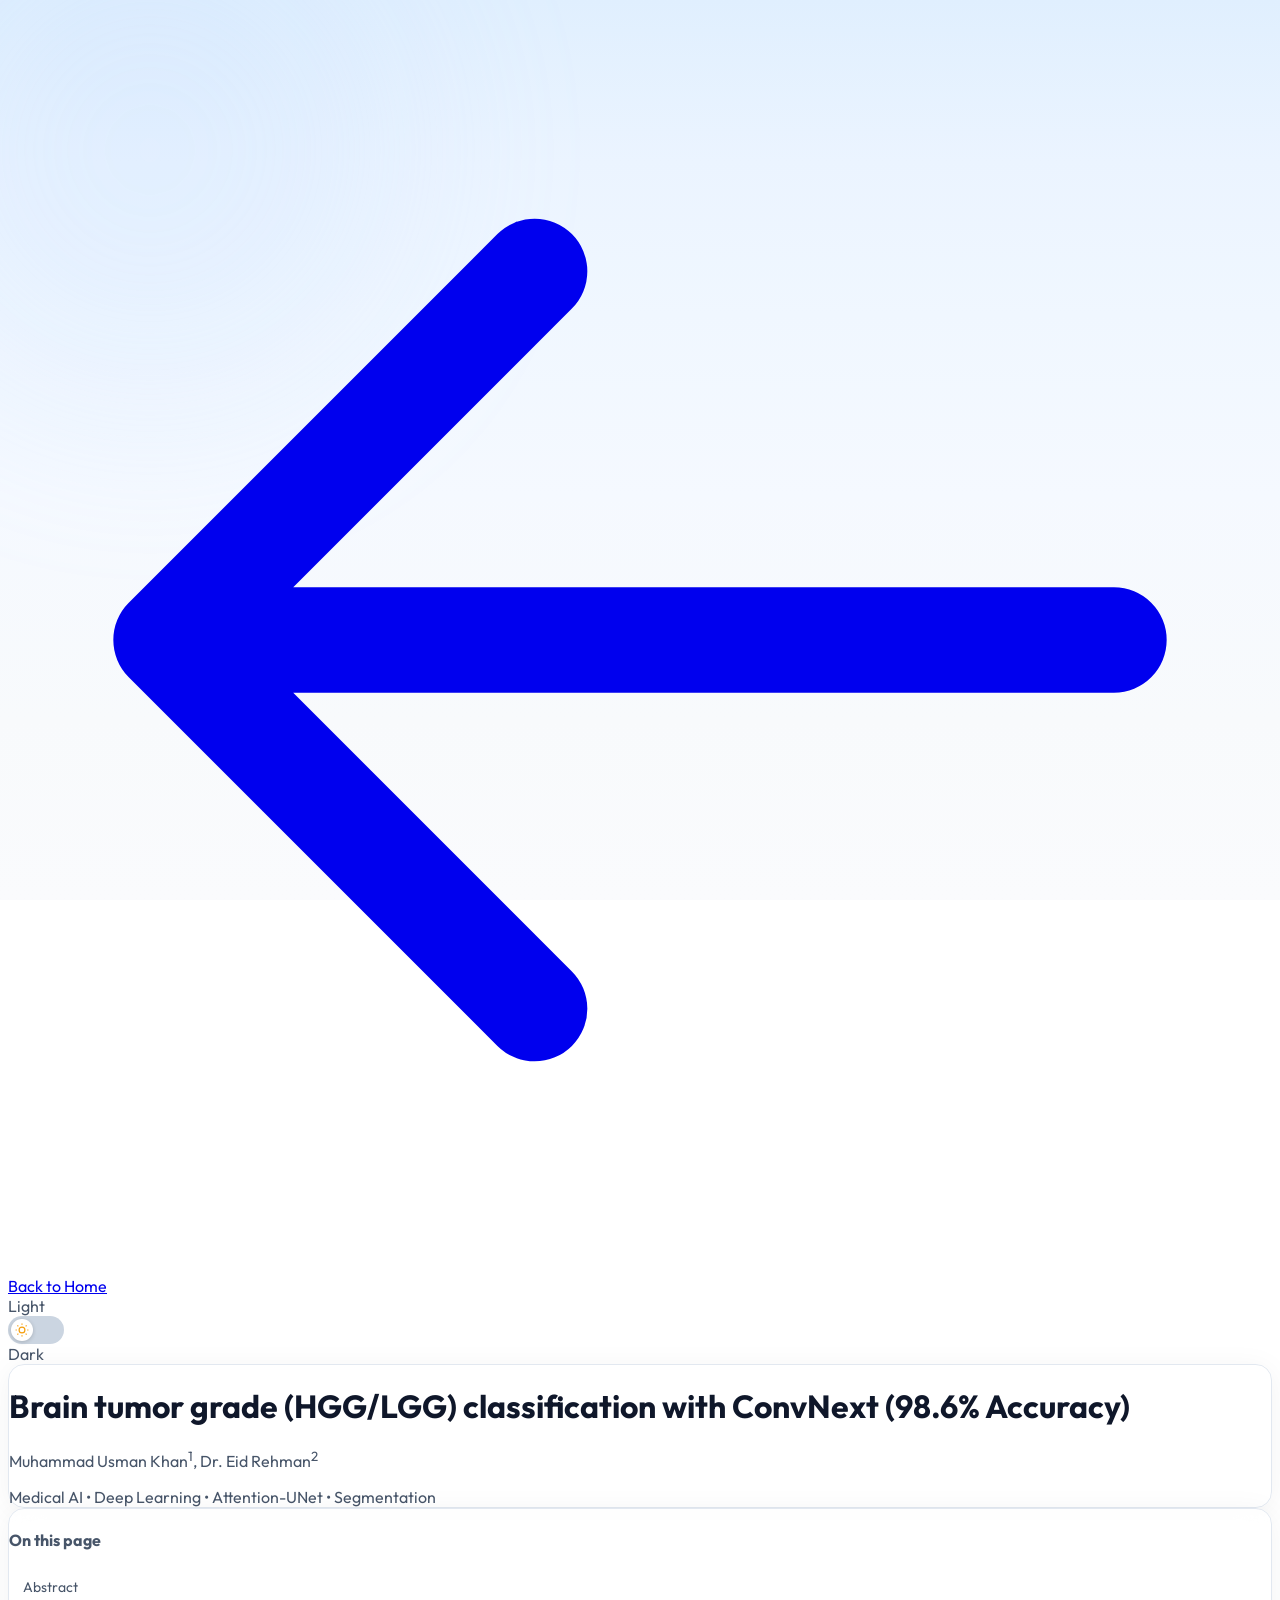
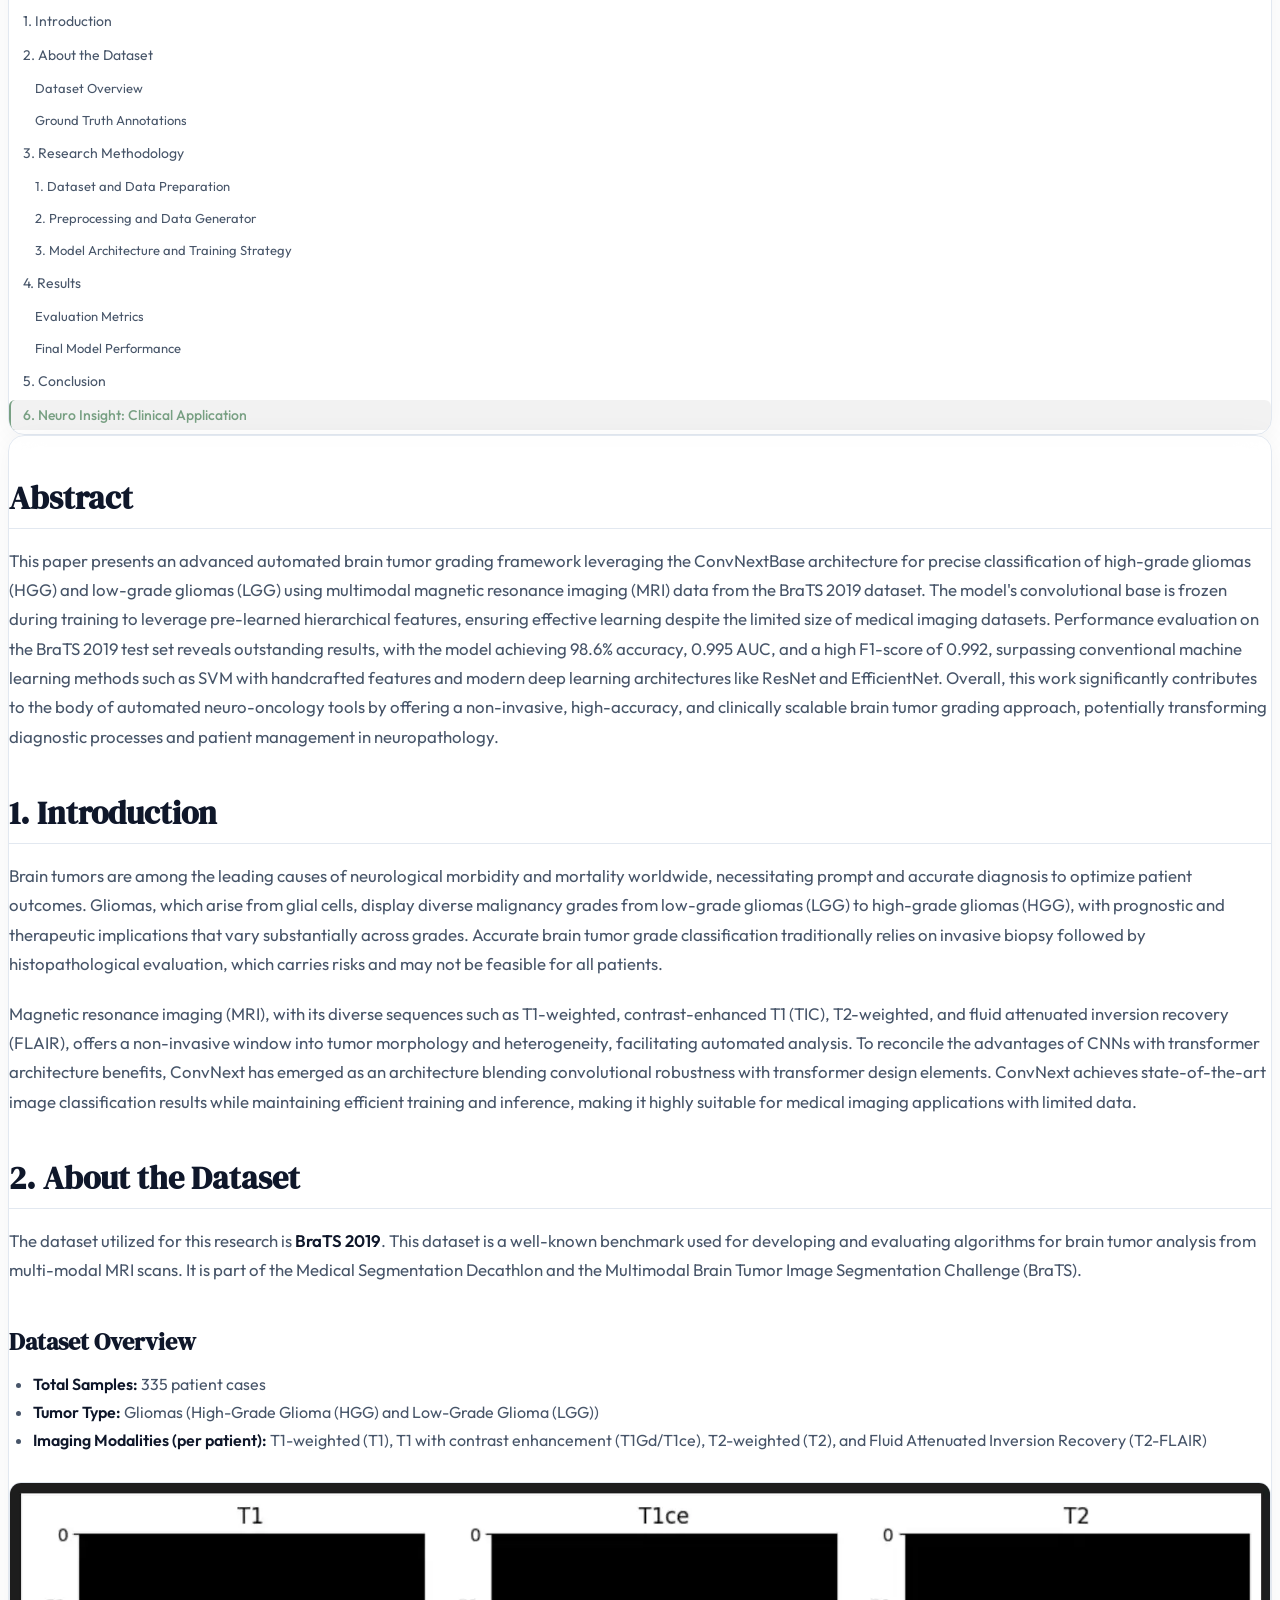
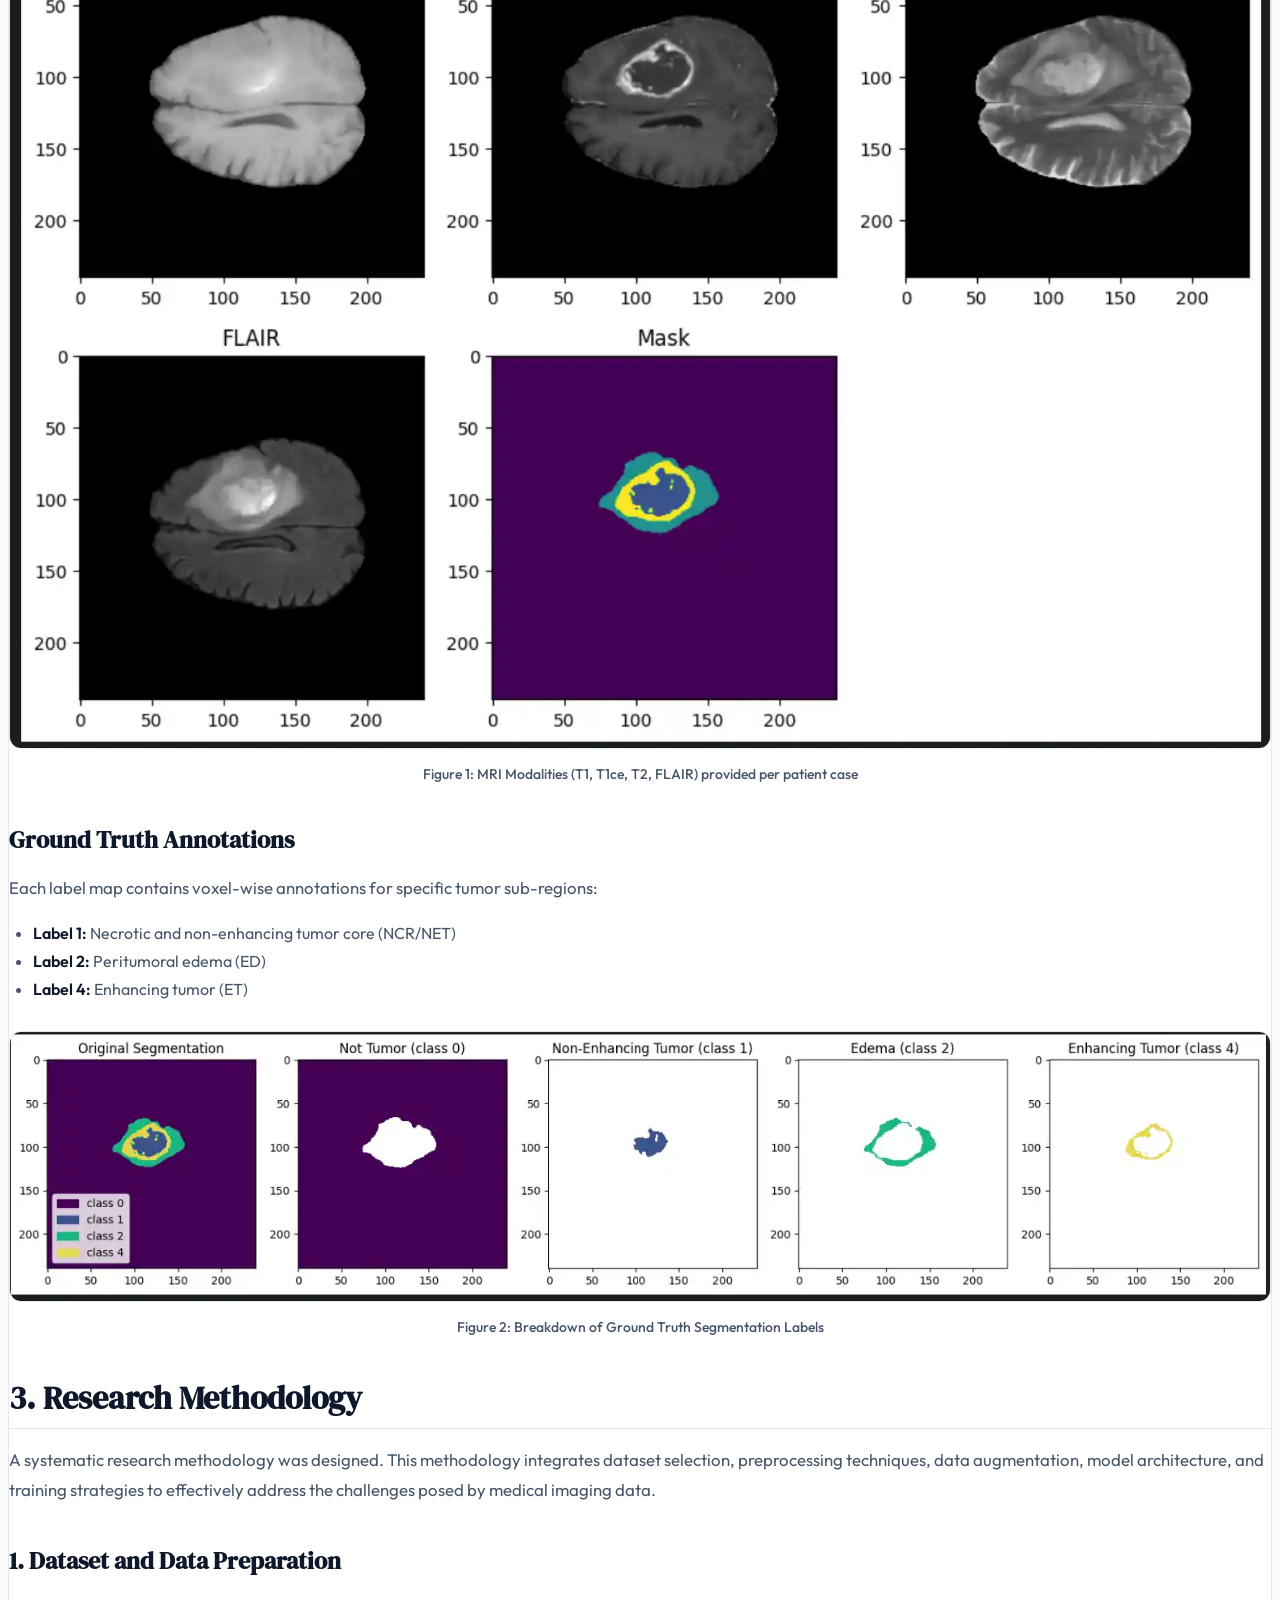
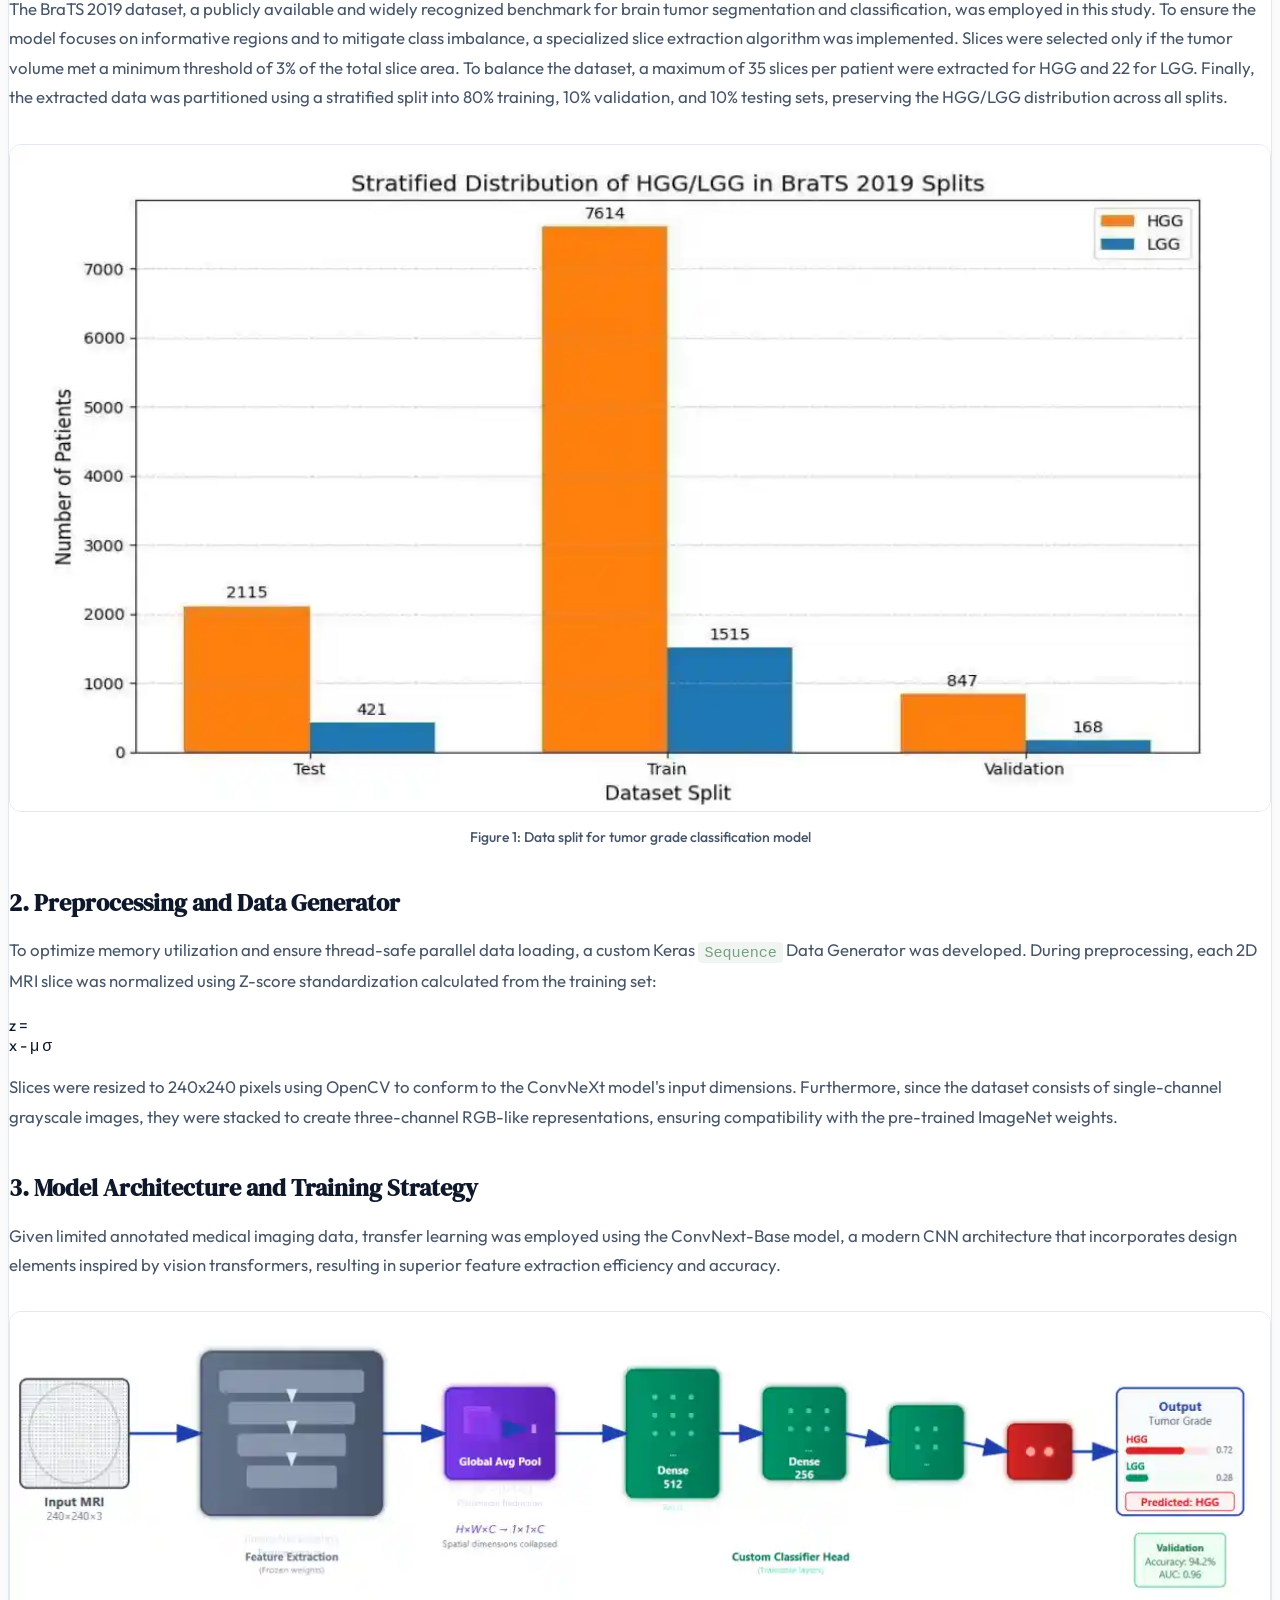
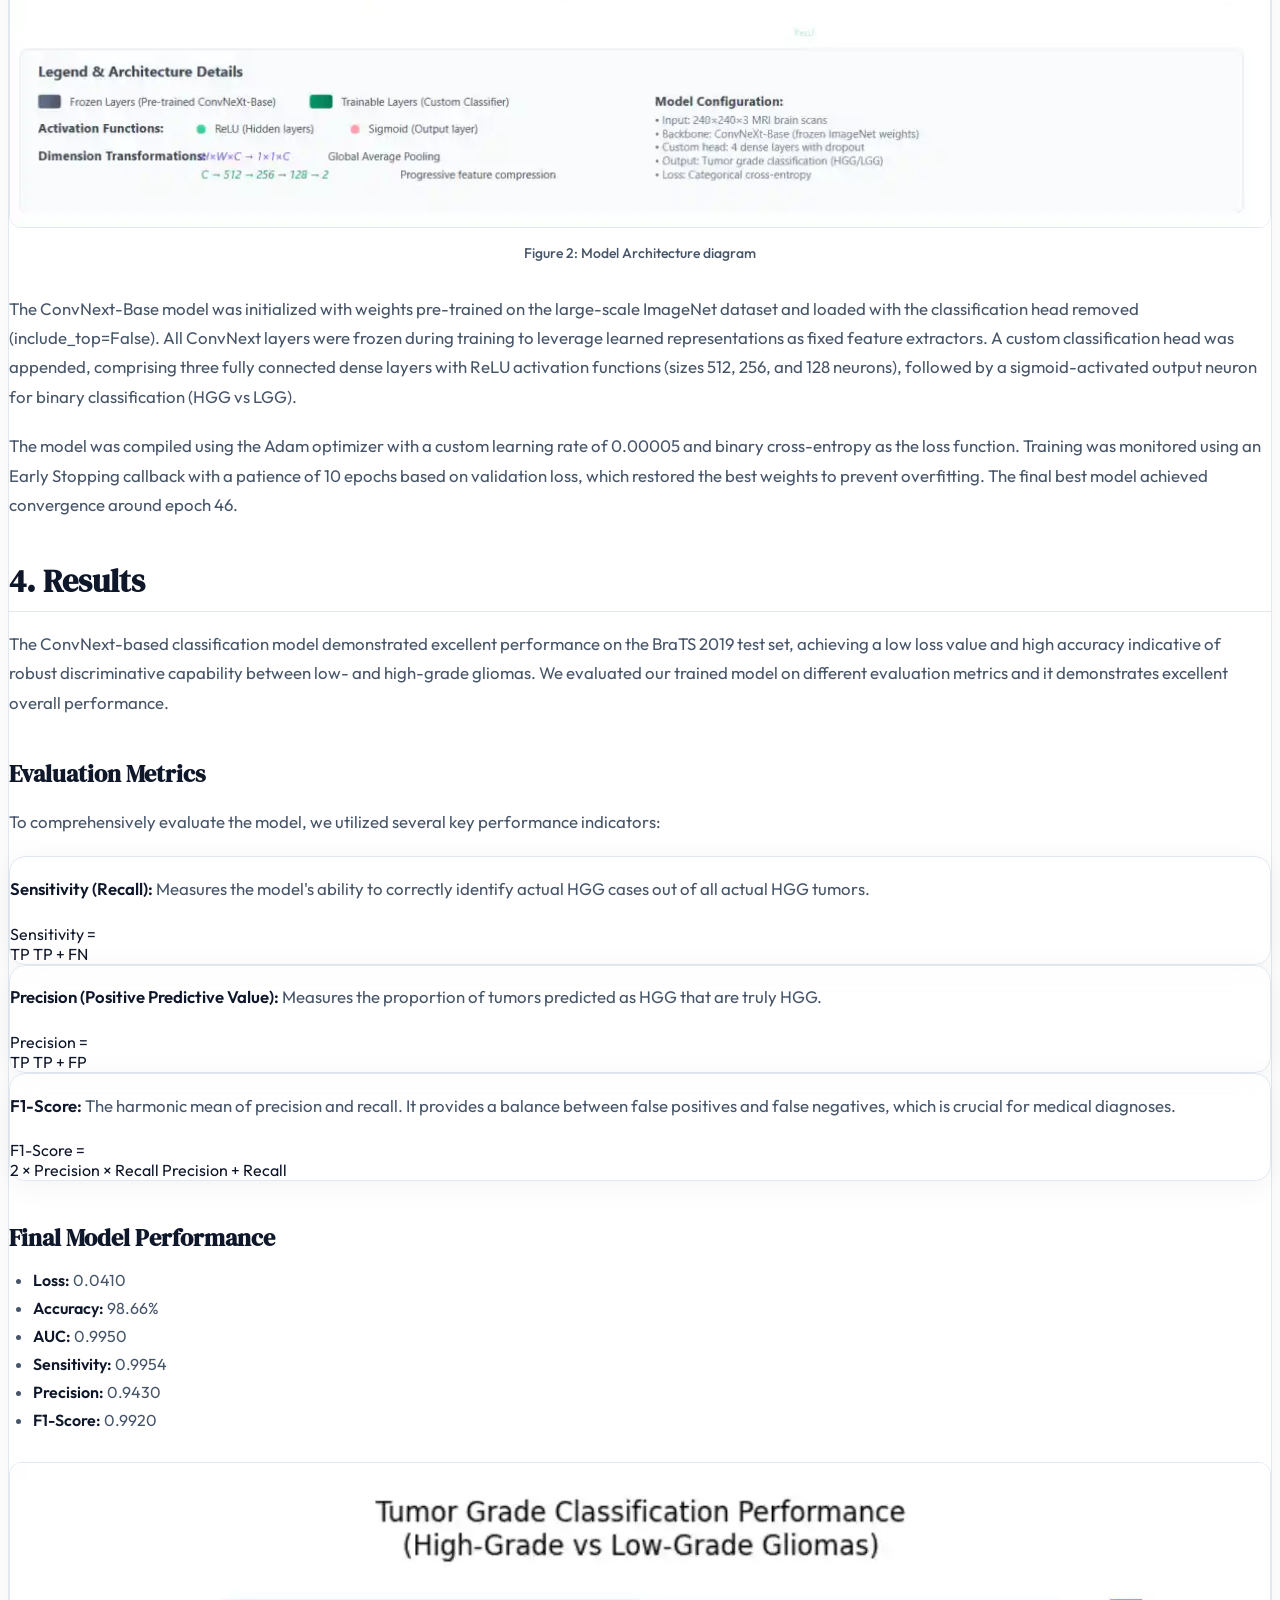
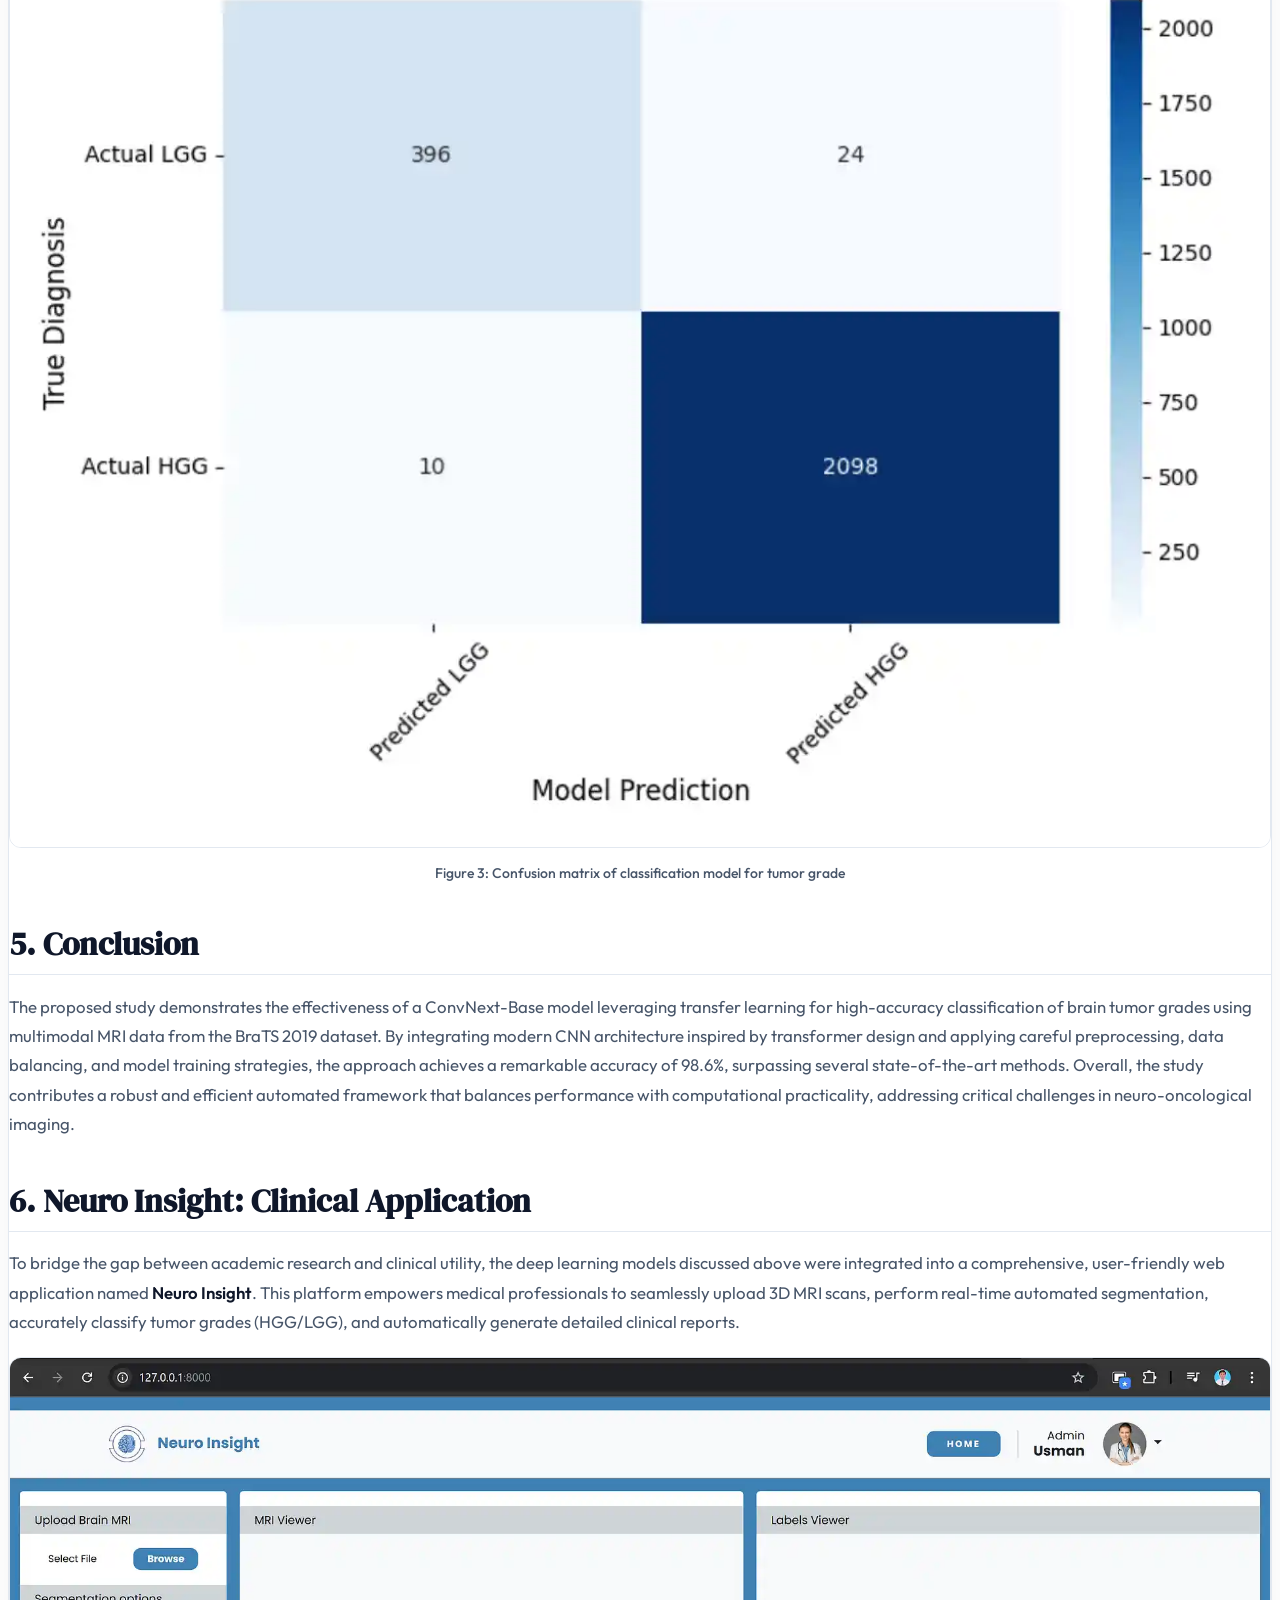
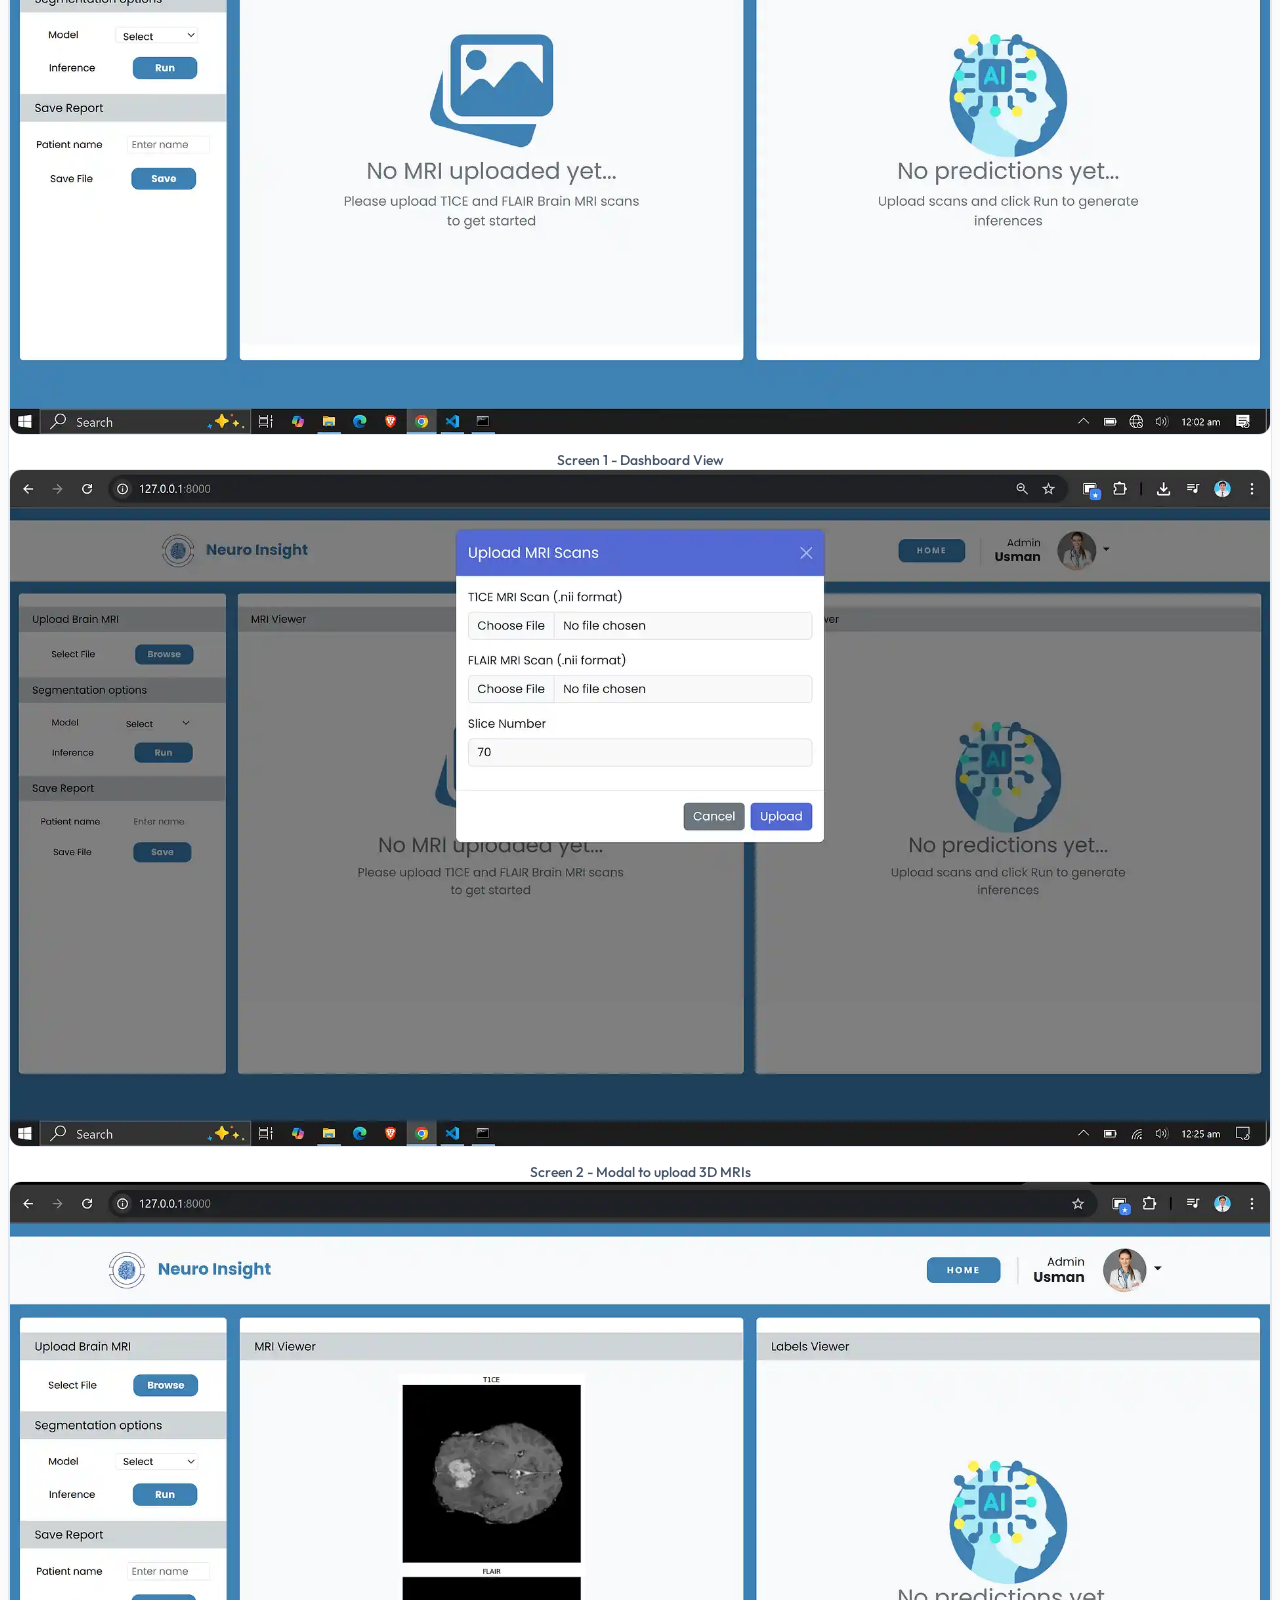
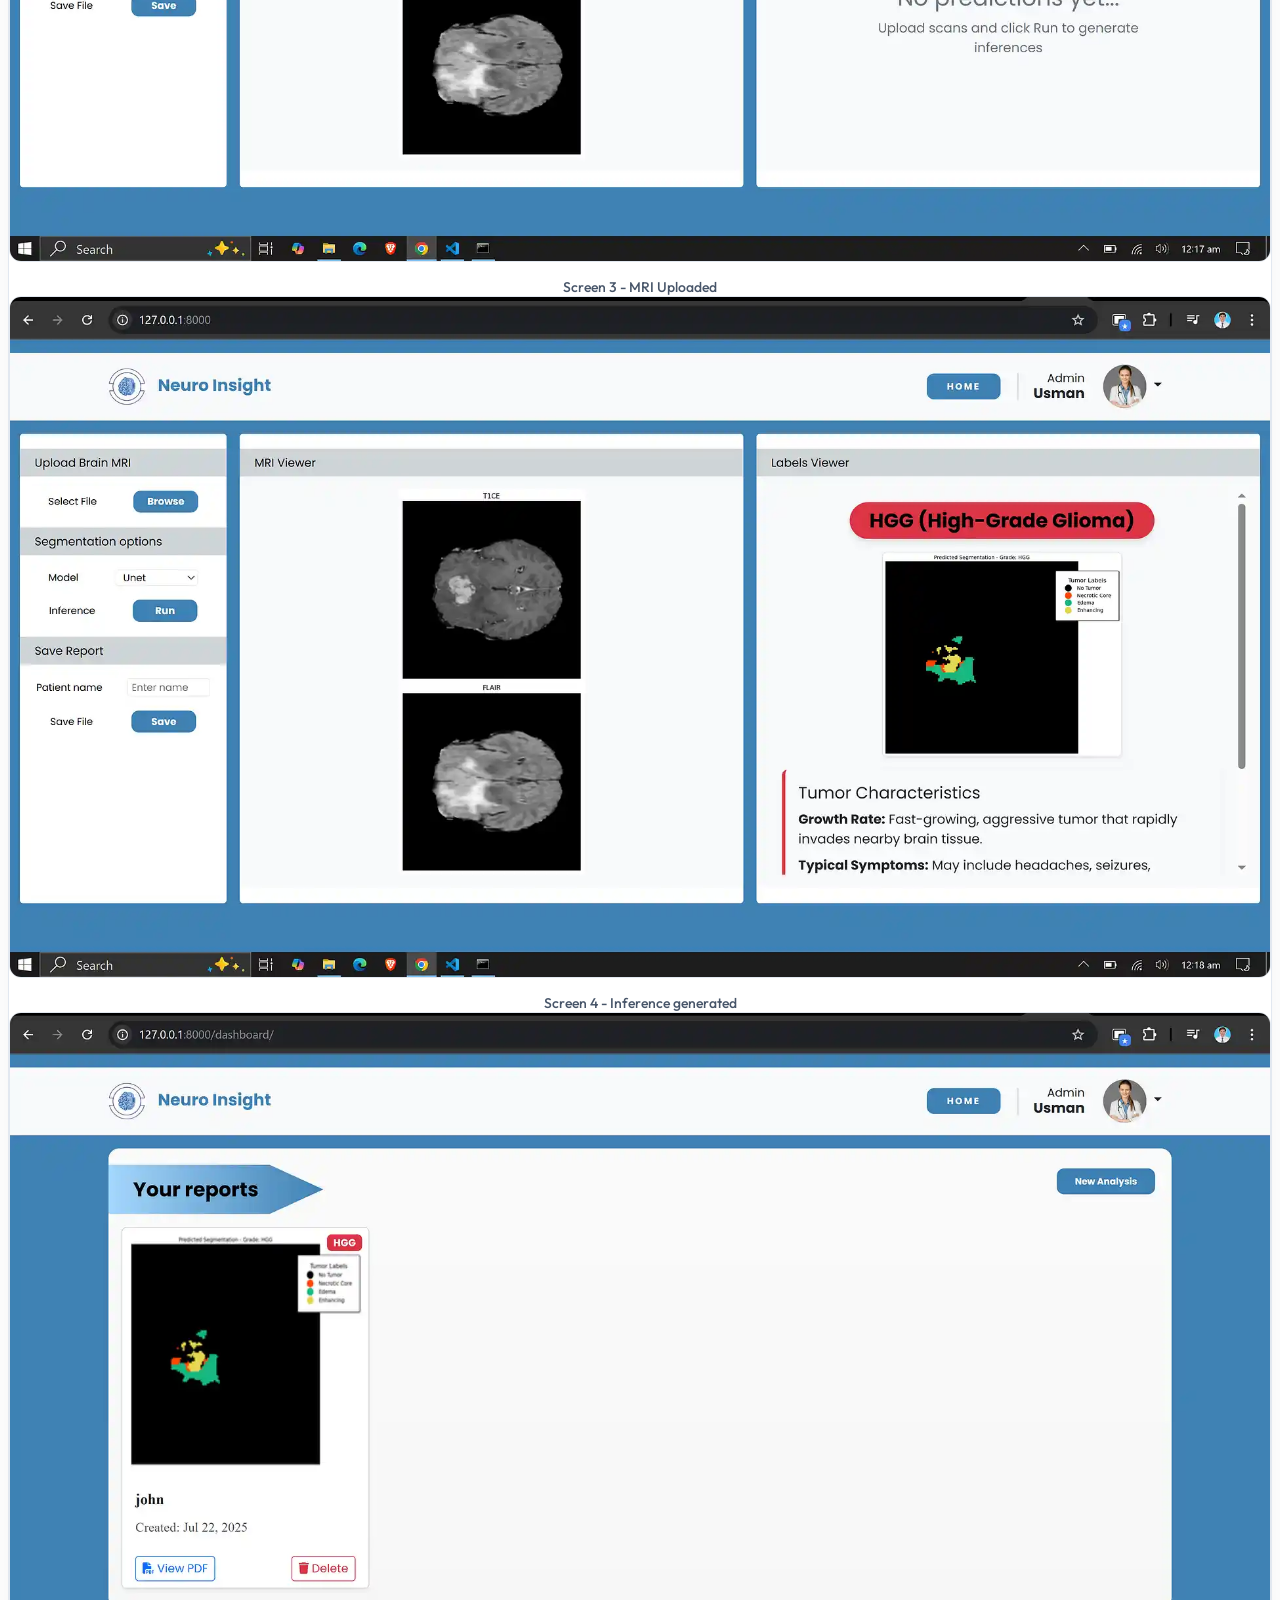
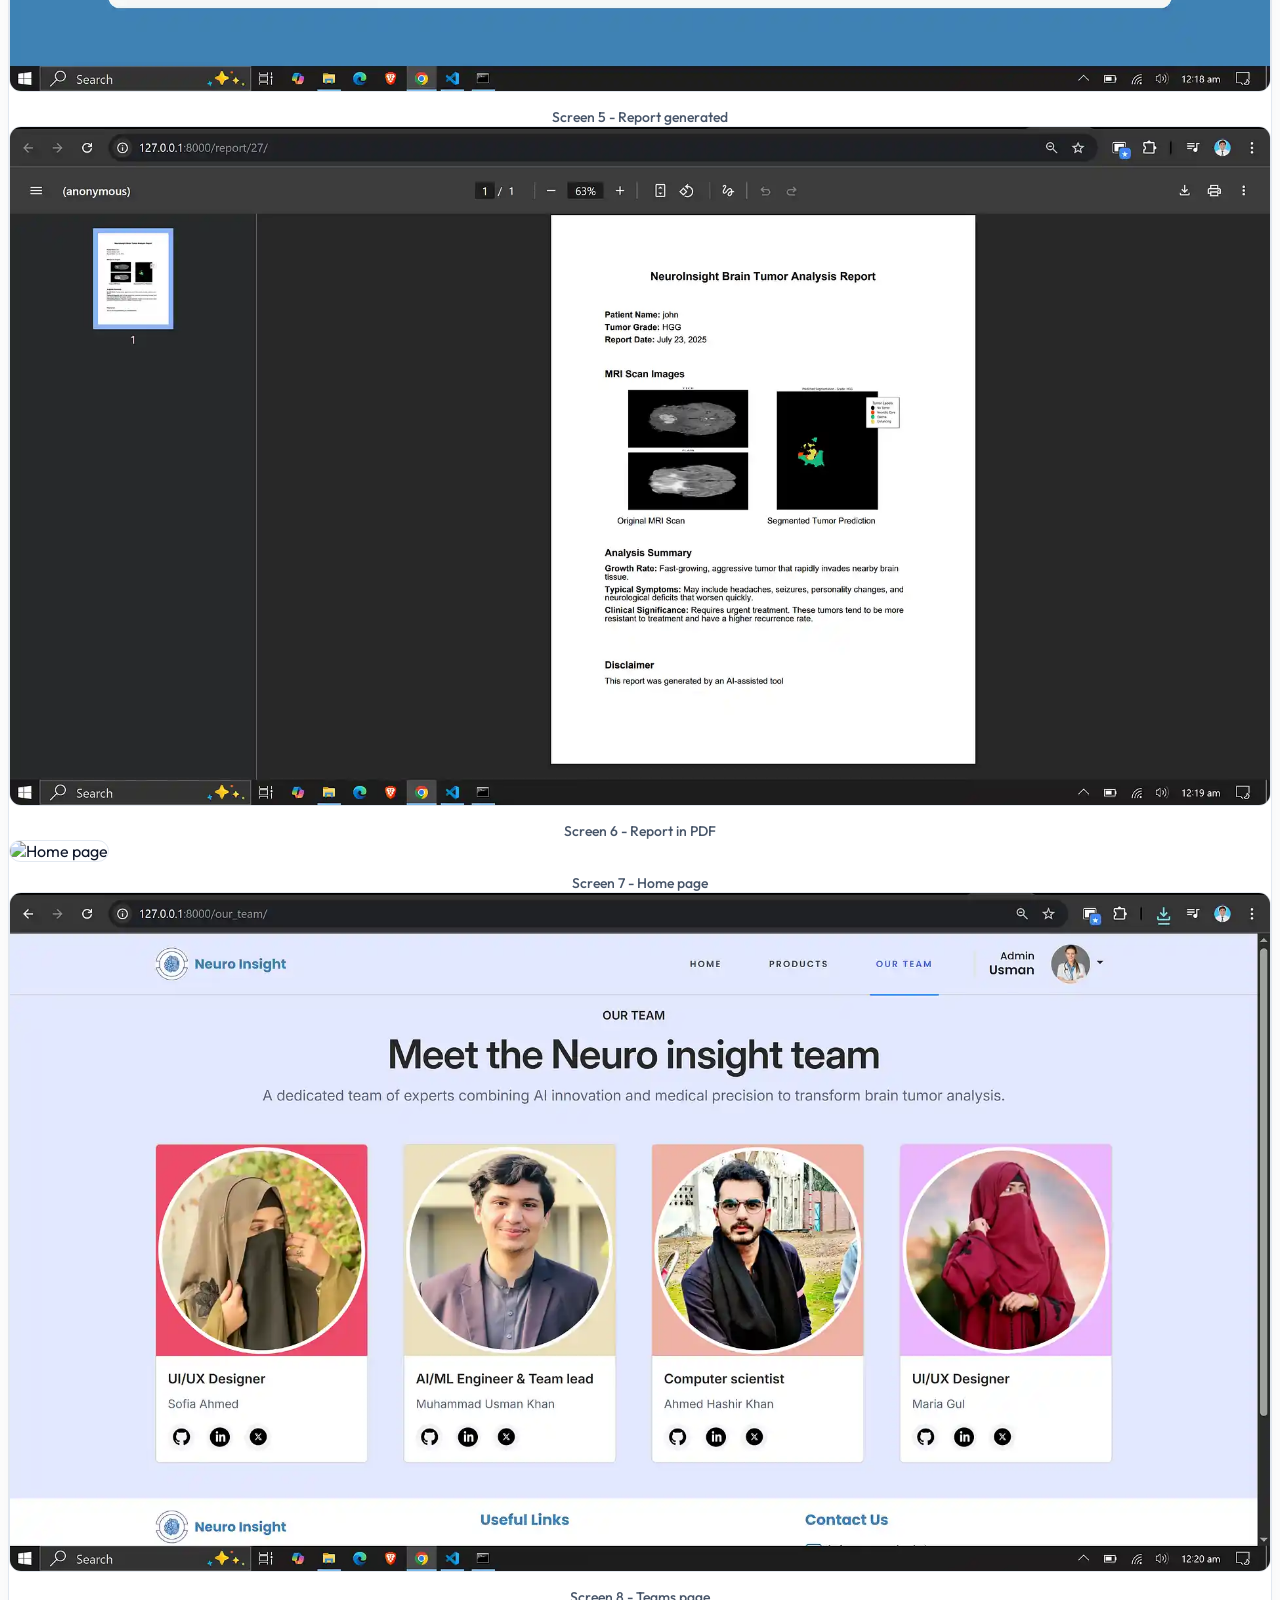
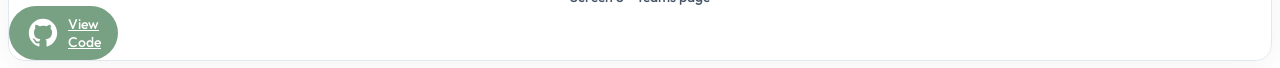
==== commit 60aeb161: "compress images" ====
--- a/project-pages/1-brain-tumor-classification.html
+++ b/project-pages/1-brain-tumor-classification.html
@@ -8,7 +8,7 @@
   <script src="https://cdn.tailwindcss.com"></script>
   <link rel="preconnect" href="https://fonts.googleapis.com" />
   <link rel="preconnect" href="https://fonts.gstatic.com" crossorigin />
-  <link rel="shortcut icon" href="../images/favicon.png" type="image/x-icon">
+  <link rel="shortcut icon" href="../images/favicon.webp" type="image/x-icon">
   <link rel="stylesheet" href="../style.css">
 
   <link
@@ -521,7 +521,7 @@
       </ul>
 
       <figure>
-        <img src="../images/explore.png"
+        <img src="../images/explore.webp"
           alt="Four individual brain MRI scans showing T1, T1ce, T2, and FLAIR modalities alongside a combined colored Mask">
         <figcaption>Figure 1: MRI Modalities (T1, T1ce, T2, FLAIR) provided per patient case</figcaption>
       </figure>
@@ -535,7 +535,7 @@
       </ul>
 
       <figure>
-        <img src="../images/faefaf.png"
+        <img src="../images/faefaf.webp"
           alt="A sequence of masks breaking down the tumor into individual classes: Original Segmentation, Not Tumor, Non-Enhancing Tumor, Edema, and Enhancing Tumor">
         <figcaption>Figure 2: Breakdown of Ground Truth Segmentation Labels</figcaption>
       </figure>
@@ -555,7 +555,7 @@
         across all splits.</p>
 
       <figure>
-        <img src="../images/data-split.png"
+        <img src="../images/data-split.webp"
           alt="Bar chart showing Stratified Distribution of HGG/LGG in BraTS 2019 Splits">
         <figcaption>Figure 1: Data split for tumor grade classification model</figcaption>
       </figure>
@@ -584,7 +584,7 @@
         feature extraction efficiency and accuracy.</p>
 
       <figure>
-        <img src="../images/classification.png"
+        <img src="../images/classification.webp"
           alt="ConvNext-Base Model Architecture diagram showing layers from Input MRI to Output Tumor Grade">
         <figcaption>Figure 2: Model Architecture diagram</figcaption>
       </figure>
@@ -659,7 +659,7 @@
       </ul>
 
       <figure>
-        <img src="../images/confusion.png"
+        <img src="../images/confusion.webp"
           alt="Confusion matrix showing predictions for High-Grade vs Low-Grade Gliomas">
         <figcaption>Figure 3: Confusion matrix of classification model for tumor grade</figcaption>
       </figure>
@@ -683,49 +683,49 @@
       <div class="grid grid-cols-1 md:grid-cols-2 gap-8 mt-8">
 
         <figure style="margin: 0;">
-          <img src="../images/1.png" alt="Dashboard View" style="margin: 0; border-radius: 12px;"
+          <img src="../images/1.webp" alt="Dashboard View" style="margin: 0; border-radius: 12px;"
             class="w-full h-auto object-cover border border-slate-200 dark:border-slate-700 shadow-sm hover:shadow-md transition-shadow">
           <figcaption>Screen 1 - Dashboard View</figcaption>
         </figure>
 
         <figure style="margin: 0;">
-          <img src="../images/2.png" alt="Modal to upload 3D MRIs" style="margin: 0; border-radius: 12px;"
+          <img src="../images/2.webp" alt="Modal to upload 3D MRIs" style="margin: 0; border-radius: 12px;"
             class="w-full h-auto object-cover border border-slate-200 dark:border-slate-700 shadow-sm hover:shadow-md transition-shadow">
           <figcaption>Screen 2 - Modal to upload 3D MRIs</figcaption>
         </figure>
 
         <figure style="margin: 0;">
-          <img src="../images/3.png" alt="MRI Uploaded" style="margin: 0; border-radius: 12px;"
+          <img src="../images/3.webp" alt="MRI Uploaded" style="margin: 0; border-radius: 12px;"
             class="w-full h-auto object-cover border border-slate-200 dark:border-slate-700 shadow-sm hover:shadow-md transition-shadow">
           <figcaption>Screen 3 - MRI Uploaded</figcaption>
         </figure>
 
         <figure style="margin: 0;">
-          <img src="../images/4.png" alt="Inference generated" style="margin: 0; border-radius: 12px;"
+          <img src="../images/4.webp" alt="Inference generated" style="margin: 0; border-radius: 12px;"
             class="w-full h-auto object-cover border border-slate-200 dark:border-slate-700 shadow-sm hover:shadow-md transition-shadow">
           <figcaption>Screen 4 - Inference generated</figcaption>
         </figure>
 
         <figure style="margin: 0;">
-          <img src="../images/5.png" alt="Report generated" style="margin: 0; border-radius: 12px;"
+          <img src="../images/5.webp" alt="Report generated" style="margin: 0; border-radius: 12px;"
             class="w-full h-auto object-cover border border-slate-200 dark:border-slate-700 shadow-sm hover:shadow-md transition-shadow">
           <figcaption>Screen 5 - Report generated</figcaption>
         </figure>
 
         <figure style="margin: 0;">
-          <img src="../images/6.png" alt="Report in PDF" style="margin: 0; border-radius: 12px;"
+          <img src="../images/6.webp" alt="Report in PDF" style="margin: 0; border-radius: 12px;"
             class="w-full h-auto object-cover border border-slate-200 dark:border-slate-700 shadow-sm hover:shadow-md transition-shadow">
           <figcaption>Screen 6 - Report in PDF</figcaption>
         </figure>
 
         <figure style="margin: 0;">
-          <img src="../images/7.png" alt="Home page" style="margin: 0; border-radius: 12px;"
+          <img src="../images/7.webp" alt="Home page" style="margin: 0; border-radius: 12px;"
             class="w-full h-auto object-cover border border-slate-200 dark:border-slate-700 shadow-sm hover:shadow-md transition-shadow">
           <figcaption>Screen 7 - Home page</figcaption>
         </figure>
 
         <figure style="margin: 0;">
-          <img src="../images/8.png" alt="Teams page" style="margin: 0; border-radius: 12px;"
+          <img src="../images/8.webp" alt="Teams page" style="margin: 0; border-radius: 12px;"
             class="w-full h-auto object-cover border border-slate-200 dark:border-slate-700 shadow-sm hover:shadow-md transition-shadow">
           <figcaption>Screen 8 - Teams page</figcaption>
         </figure>
